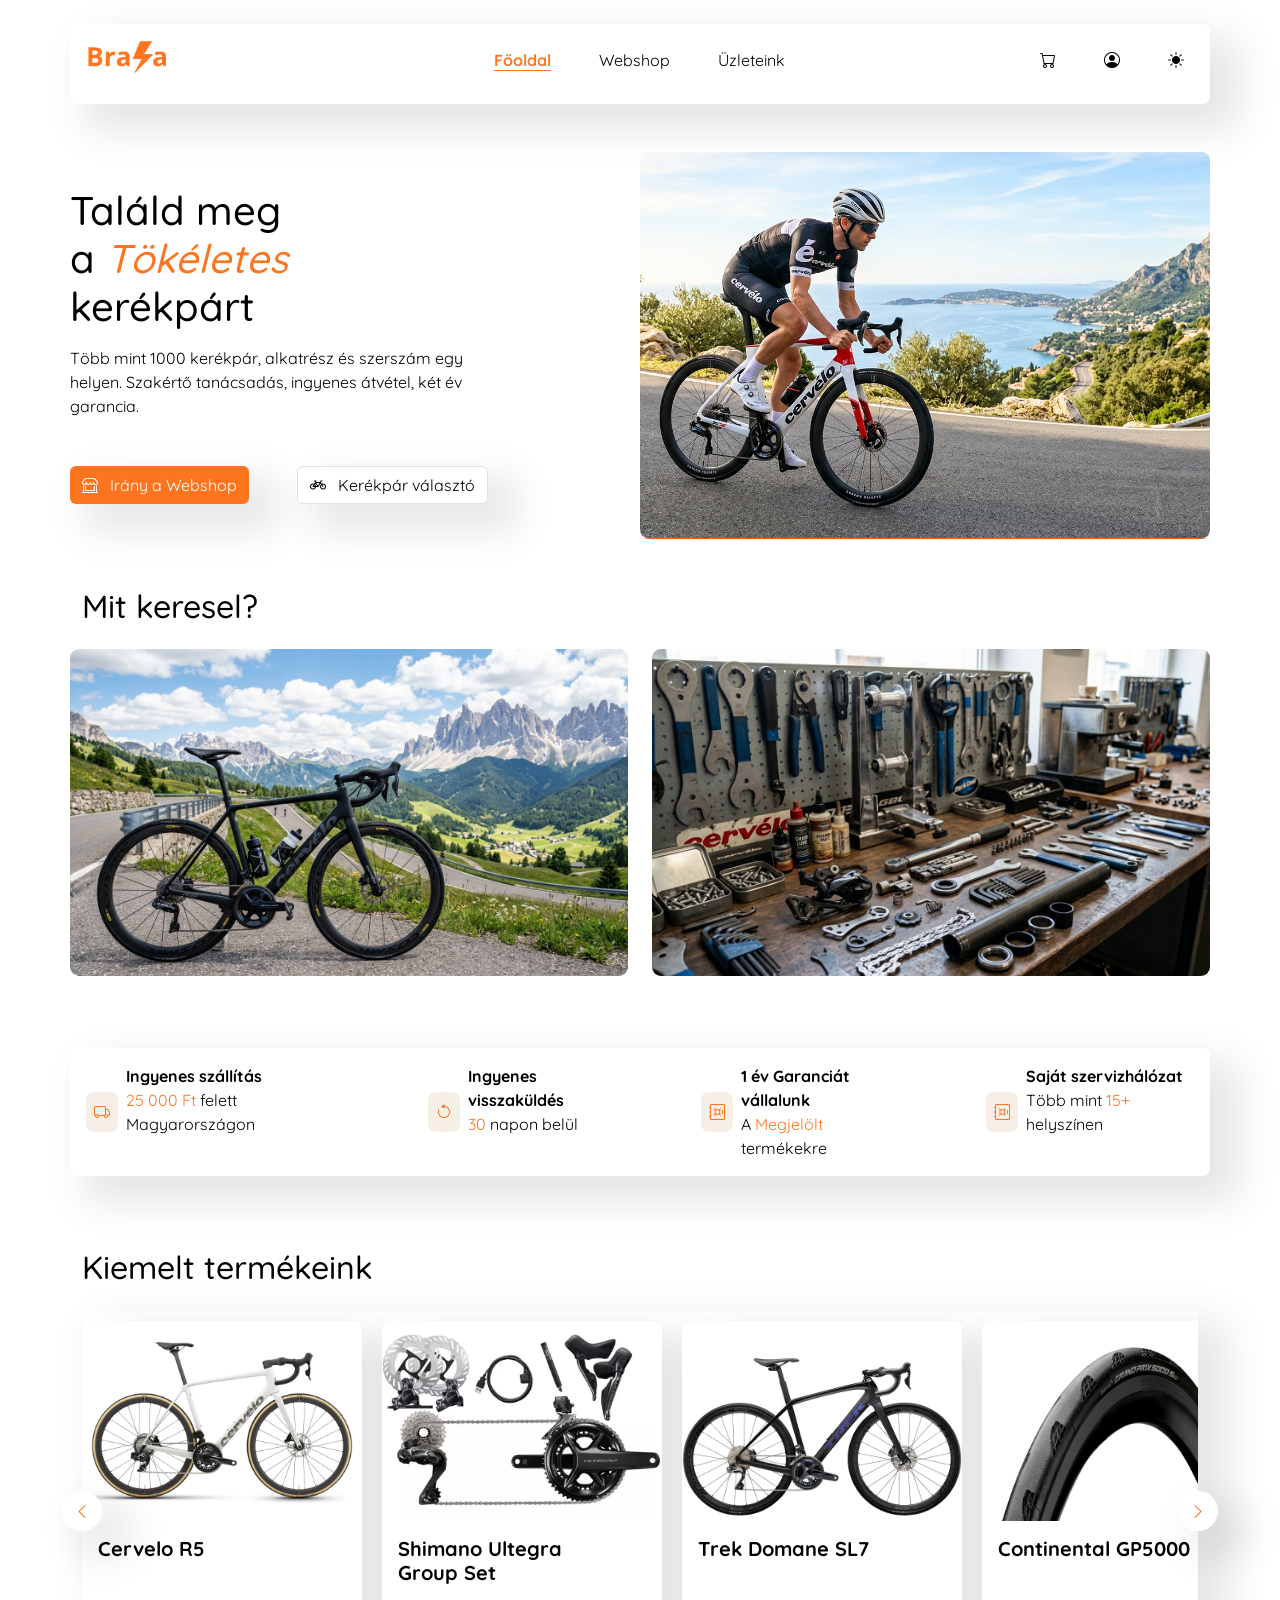
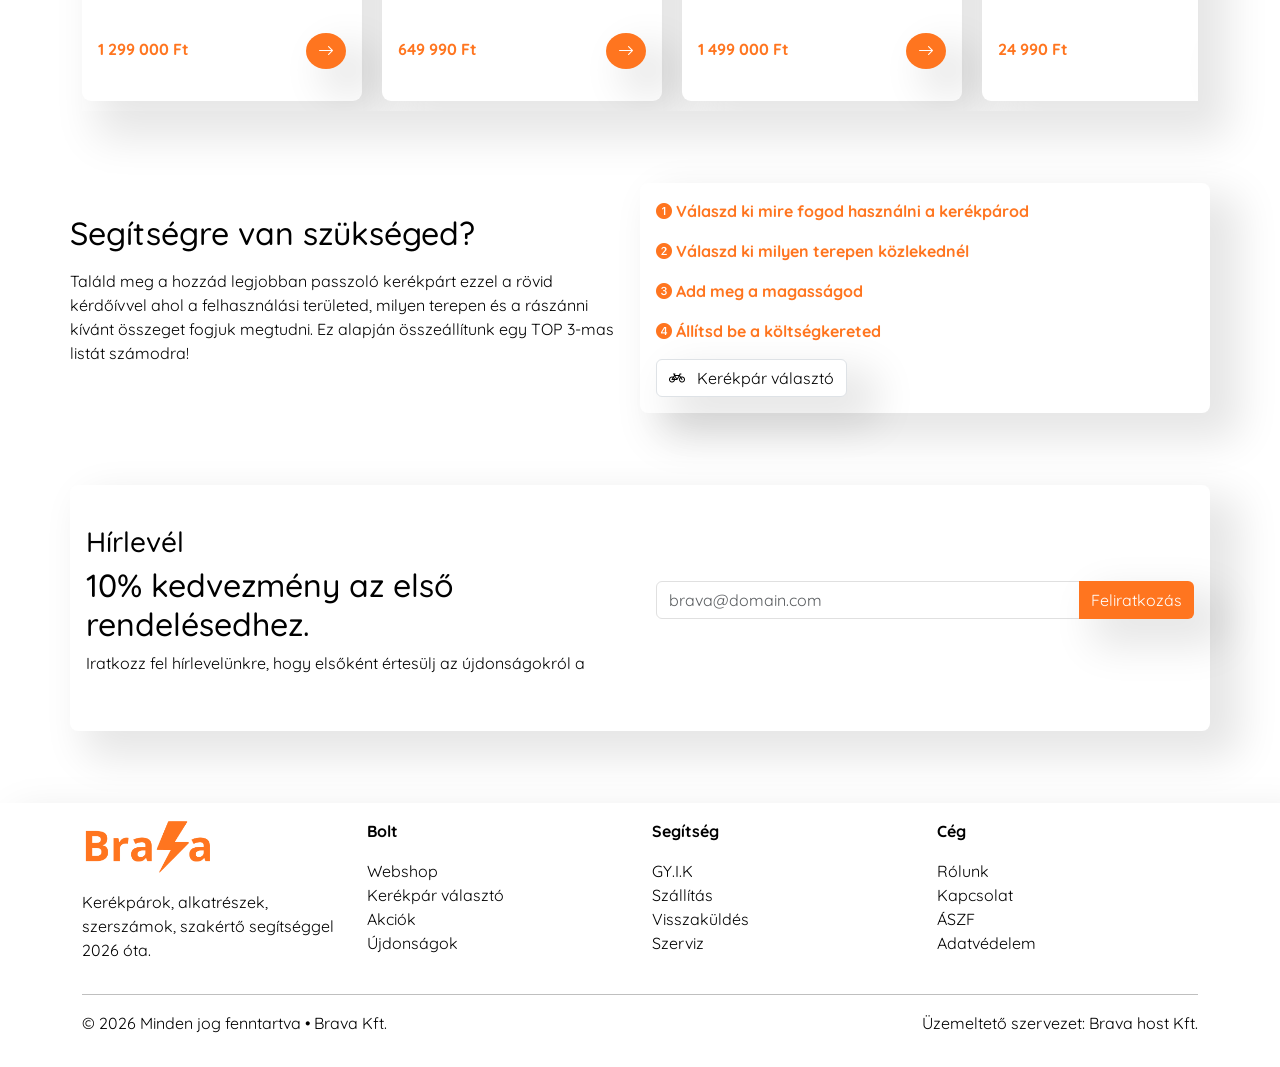
==== index.html @ 27e62295 "80%-ban kész web" ====
<!DOCTYPE html>
<html lang="hu">
<head>
    <meta charset="UTF-8">
    <meta name="viewport" content="width=device-width, initial-scale=1.0">
    <link rel="stylesheet" href="css/bootstrap.min.css">
    <link rel="stylesheet" href="https://cdn.jsdelivr.net/npm/bootstrap-icons@1.13.1/font/bootstrap-icons.min.css">
    <link rel="stylesheet" href="css/style.css">
    <link rel="stylesheet" href="css/mobile.css">
    <title>BraVa - Főoldal</title>
</head>
<body>
    <header>
        <div class="nav m-4">
            <div class="container p-3 rounded-3">
                <div class="row">
                    <div class="col-lg-2">
                        <a href="index.html" title="BraVa - Főoldal"><img class="w-50" src="assets/img/BraVa.png" alt="BraVa"></a>
                    </div>
                    <div class="col-lg-8">
                        <nav>
                            <ul class="d-flex justify-content-center gap-5 mt-2 list-unstyled">
                                <li><a class="text-decoration-none active" href="index.html" title="Főoldal">Főoldal</a></li>
                                <li><a class="text-decoration-none" href="webshop.html" title="Webshop">Webshop</a></li>
                                <li><a class="text-decoration-none" href="shops.html" title="Üzleteink">Üzleteink</a></li>
                            </ul> 
                        </nav>
                    </div>
                    <div class="col-lg-2">
                        <nav>
                            <ul class="d-flex justify-content-center gap-5 mt-2 list-unstyled">
                                <li><a class="text-decoration-none ikon" href="checkout.html" title="Kosár"><i class="bi bi-cart"></i></a></li>
                                <li><a class="text-decoration-none ikon" href="profile.html" title="Profil"><i class="bi bi-person-circle"></i></a></li>
                                <li><a class="text-decoration-none ikon theme-toggle" href="javascript:void(0)" onclick="toggleTheme()"><i class="bi bi-brightness-high-fill ikon"></i></a></li>
                            </ul>
                        </nav>
                    </div>
                </div>
            </div>
        </div>
    </header>
    <main>
        <section>
            <div class="container py-4">
                <div class="row">
                    <div class="col-lg-6 p-0 my-auto">
                        <h1 class="w-50 mb-3">Találd meg <br>a <span class="nari text-capitalize fst-italic">tökéletes</span> kerékpárt</h1>
                        <p class="w-75">Több mint 1000 kerékpár, alkatrész és szerszám egy helyen. Szakértő tanácsadás, ingyenes átvétel, két év garancia.</p>
                        <div class="d-flex gap-5 mt-5">
                            <button type="button" class="btn i-web"><i class="bi bi-shop-window me-2"></i> Irány a Webshop</button>
                            <button type="button" class="btn nari k-val border"><i class="bi bi-bicycle me-2"></i> Kerékpár választó</button>
                        </div>
                    </div>
                    <div class="col-lg-6 p-0">
                        <div class="carousel slide" data-bs-ride="carousel">
                            <div class="carousel-inner rounded-3">
                                <div class="carousel-item active">
                                <img src="assets/img/vilagos_vagott.png" class="w-100 rounded-3 h-img" alt="Orszaguti-kerekpar-uton" title="Országúti kerékpár">
                                </div>
                                <div class="carousel-item">
                                <img src="assets/img/sotet_vagott.png" class="w-100 rounded-3 h-img" alt="Orszaguti-kerekpar-uton-rossz-ido" title="Országúti kerékpár">
                                </div>
                            </div>
                        </div>
                    </div>
                </div>
            </div>
        </section>

        <section>
            <div class="container py-4 kats">
                <h2 class="mb-4">Mit keresel?</h2>
                <div class="row">
                    <div class="col-lg-6 col-md-6 mb-4 product-card ps-0 rounded-3">
                        <div class="card" data-bs-toggle="tooltip" data-bs-placement="top">
                            <img src="assets/img/cervelo-orszaguti-kerekpar.png" class="card-img-top" alt="Cervelo Országúti kerékpár">
                            <div class="overlay rounded-top-3">
                                <h5 class="nari fw-bold">Nézz szét kerékpárjaink között</h5>
                                <p class="text-white fw-bold">Találd meg a hozzád legjobban passzoló kerékpárt, vagy szemeld ki álombringád és akár vidd <span class="nari">0% THM</span>-mel!</p>
                                <a class="text-decoration-none go fw-bold" href="webshop.html">Gyerünk <i class="bi bi-arrow-right"></i></a>
                            </div>
                        </div>
                    </div>
                    <div class="col-lg-6 col-md-6 mb-4 product-card pe-0 rounded-3">
                        <div class="card" data-bs-toggle="tooltip" data-bs-placement="top">
                            <img src="assets/img/kerekpar-alkatreszek-szerszamok.png" class="card-img-top" alt="Kerékpár alkatrészek szerszámok">
                            <div class="overlay rounded-top-3">
                                <h5 class="nari fw-bold">Rendeld meg a szereléshez szükséges alkatrészeket</h5>
                                <p class="text-white fw-bold">Nálunk kerékpáros alkatrészek és szerszámok ezreit megtalálod bármit is keresel. Fedezd fel kedvenc Shimano, Sram, DT Swiss, Newmen, Continental, Pirelli és még sok más márka termékeit.</p>
                                <a class="text-decoration-none go fw-bold" href="webshop.html">Megnézem <i class="bi bi-arrow-right"></i></a>
                            </div>
                        </div>
                    </div>
                </div>
            </div>
        </section>
        <section class="info-section">
            <div class="container">
                <div class="row">
                    <div class="col-lg-12 rounded-3 px-0 my-4">
                        <div class="d-flex justify-content-center gap-5">
                            <div class="d-flex gap-2 p-3">
                                <div class="info-icon my-auto p-2 rounded-3"><i class="bi bi-truck nari"></i></div>
                                <div>
                                    <p class="m-0 p-0 fw-bold">Ingyenes szállítás</p>
                                    <span><span class="nari">25 000 Ft</span> felett Magyarországon</span>
                                </div>
                            </div>
                            <div class="d-flex gap-2 p-3">
                                <div class="info-icon my-auto p-2 rounded-3"><i class="bi bi-arrow-counterclockwise nari"></i></div>
                                <div>
                                    <p class="m-0 p-0 fw-bold">Ingyenes visszaküldés</p>
                                    <span><span class="nari">30</span> napon belül</span>
                                </div>
                            </div>
                            <div class="d-flex gap-2 p-3">
                                <div class="info-icon my-auto p-2 rounded-3"><i class="bi bi-safe nari"></i></div>
                                <div>
                                    <p class="m-0 p-0 fw-bold">1 év Garanciát vállalunk</p>
                                    <span>A <span class="nari">Megjelölt</span> termékekre</span>
                                </div>
                            </div>
                            <div class="d-flex gap-2 p-3">
                                <div class="info-icon my-auto p-2 rounded-3"><i class="bi bi-safe nari"></i></div>
                                <div>
                                    <p class="m-0 p-0 fw-bold">Saját szervizhálózat</p>
                                    <span>Több mint <span class="nari">15+</span> helyszínen</span>
                                </div>
                            </div>
                        </div>
                    </div>
                </div>
            </div>
        </section>
        <section>
            <div class="container pt-5">
                <h2 class="mb-4">Kiemelt termékeink</h2>
                <div class="row my-4">
                    <div class="col-12">
                        <div class="carousel-container">
                            <button type="button" class="btn carousel-btn rounded-circle prev" onclick="scrollCarousel(-1)"><i class="bi bi-chevron-left"></i></button>
                            <div class="carousel-scroll">
                                <div class="carousel-card" onclick="goToProduct(1)">
                                <img src="assets/prods/cervelo-r5-permafrost.jpg" alt="Cervelo R5">
                                <div class="card-body p-3">
                                    <h5 class="fw-bold">Cervelo R5</h5>
                                    <div class="d-flex justify-content-between">
                                        <p class="nari fw-bold text-start mt-1">1 299 000 Ft</p>
                                        <p class="text-end"><button type="button" class="btn i-web rounded-circle" onclick="event.stopPropagation(); goToProduct(1)"><i class="bi bi-arrow-right"></i></button></p>
                                    </div>
                                </div>
                            </div>
                            <div class="carousel-card" onclick="goToProduct(2)">
                                <img src="assets/prods/shimano-ultegra-r8170-di2-disc-grs.webp" alt="Shimano Ultegra Group Set">
                                <div class="card-body p-3">
                                    <h5 class="fw-bold">Shimano Ultegra <br> Group Set</h5>
                                    <div class="d-flex justify-content-between">
                                        <p class="nari fw-bold text-start mt-1">649 990 Ft</p>
                                        <p class="text-end"><button type="button" class="btn i-web rounded-circle" onclick="event.stopPropagation(); goToProduct(2)"><i class="bi bi-arrow-right"></i></button></p>
                                    </div>
                                </div>
                            </div>
                            <div class="carousel-card" onclick="goToProduct(3)">
                                <img src="assets/prods/trek-domane-sl7.png" class="bg-white" alt="Trek Domane SL7">
                                <div class="card-body p-3">
                                    <h5 class="fw-bold">Trek Domane SL7</h5>
                                    <div class="d-flex justify-content-between">
                                        <p class="nari fw-bold text-start mt-1">1 499 000 Ft</p>
                                        <p class="text-end"><button type="button" class="btn i-web rounded-circle" onclick="event.stopPropagation(); goToProduct(3)"><i class="bi bi-arrow-right"></i></button></p>
                                    </div>
                                </div>
                            </div>
                            <div class="carousel-card" onclick="goToProduct(4)">
                                <img src="assets/prods/continental-grand-prix-5000.webp" alt="Continental GP5000">
                                <div class="card-body p-3">
                                    <h5 class="fw-bold">Continental GP5000</h5>
                                    <div class="d-flex justify-content-between">
                                        <p class="nari fw-bold text-start mt-1">24 990 Ft</p>
                                        <p class="text-end"><button type="button" class="btn i-web rounded-circle" onclick="event.stopPropagation(); goToProduct(4)"><i class="bi bi-arrow-right"></i></button></p>
                                    </div>
                                </div>
                            </div>
                            <div class="carousel-card" onclick="goToProduct(5)">
                                <img src="assets/prods/specialized-tarmac.webp" alt="Specialized Tarmac">
                                <div class="card-body p-3">
                                    <h5 class="fw-bold">Specialized Tarmac</h5>
                                    <div class="d-flex justify-content-between">
                                        <p class="nari fw-bold text-start mt-1">1 199 000 Ft</p>
                                        <p class="text-end"><button type="button" class="btn i-web rounded-circle" onclick="event.stopPropagation(); goToProduct(5)"><i class="bi bi-arrow-right"></i></button></p>
                                    </div>
                                </div>
                            </div>
                            <div class="carousel-card" onclick="goToProduct(6)">
                                <img src="assets/prods/van-rysel-rcr-f.jpg" alt="Van Rysel RCR-F PRO">
                                <div class="card-body p-3">
                                    <h5 class="fw-bold">Van Rysel RCR-F PRO</h5>
                                    <div class="d-flex justify-content-between">
                                        <p class="nari fw-bold text-start mt-1">1 599 000 Ft</p>
                                        <p class="text-end"><button type="button" class="btn i-web rounded-circle" onclick="event.stopPropagation(); goToProduct(6)"><i class="bi bi-arrow-right"></i></button></p>
                                    </div>
                                </div>
                            </div>
                            </div>
                            <button type="button" class="btn carousel-btn rounded-circle next" onclick="scrollCarousel(1)"><i class="bi bi-chevron-right"></i></button>
                        </div>
                    </div>
                </div>
            </div>
        </section>
        <section class="k-val-sec">
            <div class="container py-4">
                <div class="row my-4">
                    <div class="col-lg-6 p-0 rounded-3 pe-2 my-auto">
                        <h2 class="mb-3">Segítségre van szükséged?</h2>
                        <p>Találd meg a hozzád legjobban passzoló kerékpárt ezzel a rövid kérdőívvel ahol a felhasználási területed, milyen terepen és a rászánni kívánt összeget fogjuk megtudni. Ez alapján összeállítunk egy TOP 3-mas listát számodra!</p>
                    </div>
                    <div class="col-lg-6 rounded-3 px-3">
                        <ul class="list-unstyled">
                            <li class="nari fw-bold my-3"><i class="bi bi-1-circle-fill"></i> Válaszd ki mire fogod használni a kerékpárod</li>
                            <li class="nari fw-bold mb-3"><i class="bi bi-2-circle-fill"></i> Válaszd ki milyen terepen közlekednél</li>
                            <li class="nari fw-bold mb-3"><i class="bi bi-3-circle-fill"></i> Add meg a magasságod</li>
                            <li class="nari fw-bold mb-3"><i class="bi bi-4-circle-fill"></i> Állítsd be a költségkereted</li>
                        </ul>
                        <button type="button" class="btn nari k-val border mb-3"><i class="bi bi-bicycle me-2"></i> Kerékpár választó</button>
                    </div>
                </div>
            </div>
        </section>
        <section class="py-4">
            <div class="container rounded-3 hirlevel">
                <div class="row py-4">
                    <div class="col-lg-6 p-3">
                        <h3>Hírlevél</h3>
                        <h2>10% kedvezmény az első rendelésedhez.</h2>
                        <p>Iratkozz fel hírlevelünkre, hogy elsőként értesülj az újdonságokról a</p>
                    </div>
                    <div class="col-lg-6 p-3 my-auto">
                        <form class="form">
                            <div class="input-group mb-3">
                                <input type="text" class="form-control" placeholder="brava@domain.com" aria-describedby="sub">
                                <button class="btn i-web" type="button" id="sub">Feliratkozás</button>
                            </div>
                        </form>
                    </div>
                </div>
            </div>
        </section>
    </main>
    <div class="pt-4">
    <footer class="py-3 mt-4">
        <div class="container">
            <div class="row">
                <div class="col-lg-3">
                    <p><img class="w-50" src="assets/img/BraVa.png" alt="BraVa logó"></p>
                    <p>Kerékpárok, alkatrészek, szerszámok, szakértő segítséggel 2026 óta.</p>
                </div>
                <div class="col-lg-3 mx-auto">
                    <p class="fw-bold">Bolt</p>
                    <ul class="list-unstyled">
                        <li><a href="webshop.html" title="Webshop" class="text-decoration-none">Webshop</a></li>
                        <li><a href="kerekpar-valaszto.html" title="Kerékpár választó" class="text-decoration-none">Kerékpár választó</a></li>
                        <li><a href="webshop.html" title="Akciók" class="text-decoration-none">Akciók</a></li>
                        <li><a href="webshop.html" title="Újdonságok" class="text-decoration-none">Újdonságok</a></li>
                    </ul>
                </div>
                <div class="col-lg-3 mx-auto">
                    <p class="fw-bold">Segítség</p>
                    <ul class="list-unstyled">
                        <li><a href="index.html" title="GY.I.K" class="text-decoration-none">GY.I.K</a></li>
                        <li><a href="index.html" title="Szállítás" class="text-decoration-none">Szállítás</a></li>
                        <li><a href="index.html" title="Visszaküldés" class="text-decoration-none">Visszaküldés</a></li>
                        <li><a href="index.html" title="Újdonságok" class="text-decoration-none">Szerviz</a></li>
                    </ul>
                </div>
                <div class="col-lg-3 mx-auto">
                    <p class="fw-bold">Cég</p>
                    <ul class="list-unstyled">
                        <li><a href="index.html" title="Rólunk" class="text-decoration-none">Rólunk</a></li>
                        <li><a href="index.html" title="Kapcsolat" class="text-decoration-none">Kapcsolat</a></li>
                        <li><a href="index.html" title="ÁSZF" class="text-decoration-none">ÁSZF</a></li>
                        <li><a href="index.html" title="Adatvédelem" class="text-decoration-none">Adatvédelem</a></li>
                    </ul>
                </div>
            </div>
            <hr>
            <div class="row">
                <div class="col-lg-6">
                    <p>&copy; 2026 Minden jog fenntartva &bull; <a class="text-decoration-none" href="index.html">Brava Kft.</a></p>
                </div>
                <div class="col-lg-6">
                    <p class="text-end">Üzemeltető szervezet: <a class="text-decoration-none" href="index.html">Brava host Kft.</a></p>
                </div>
            </div>
        </div>
    </footer>
    </div>
    <nav class="mobil-navigacio">
<div class="mobile-bottom-nav">
  <div class="mobile-nav-container">
    <div class="mobile-nav-item">
      <a href="index.html" class="mobile-nav-link active" title="Főoldal">
        <i class="bi bi-house"></i>
        <span class="mobile-nav-label">Főoldal</span>
      </a>
    </div>
    <div class="mobile-nav-item p-0">
      <a href="webshop.html" class="mobile-nav-link" title="Webshop">
        <i class="bi bi-shop-window"></i>
        <span class="mobile-nav-label">Webshop</span>
      </a>
    </div>
    <div class="mobile-nav-item">
      <a href="checkout.html" class="mobile-nav-link" title="Kosár">
        <i class="bi bi-cart"></i>
        <span class="mobile-nav-label">Kosár</span>
      </a>
    </div>
    <div class="mobile-nav-item mobile-dropdown">
      <a href="shops.html" class="mobile-nav-link" title="Üzleteink">
        <i class="bi bi-map"></i>
        <span class="mobile-nav-label">Üzleteink</span>
      </a>
    </div>
    <div class="mobile-nav-item">
      <a href="profile.html" class="mobile-nav-link" title="Fiók">
        <i class="bi bi-person-circle"></i>
        <span class="mobile-nav-label">Fiók</span>
      </a>
    </div>
  </div>
</div>
  </nav>
    <script src="js/bootstrap.bundle.min.js"></script>
    <script src="js/jquery-4.0.0.min.js"></script>
    <script src="js/script.js"></script>
</body>
</html>
---- css/style.css ----
@import url('https://fonts.googleapis.com/css2?family=Quicksand:wght@300..700&display=swap');
:root {
    --bg-primary:    #ffffff;
    --bg-secondary:  #f5efe6;
    --text-primary:  #000000;
    --text-secondary:#666666;
    --accent-color:  #ff751f;
    --shadow-color:  rgba(0, 0, 0, 0.1);
    --overlay-bg:    rgba(0, 0, 0, 0.72);
    --border-color:  #e0e0e0;
    --success:       #28a745;
    --error:         #dc3545;   
}
[data-theme="dark"] {
    --bg-primary:    #1a1a1a;
    --bg-secondary:  #2d2d2d;
    --text-primary:  #ffffff;
    --text-secondary:#b0b0b0;
    --accent-color:  #ff751f;
    --shadow-color:  rgba(0, 0, 0, 0.5);
    --overlay-bg:    rgba(0, 0, 0, 0.85);
    --border-color:  #404040;
}
body {
    font-family: "Quicksand", sans-serif;
    font-optical-sizing: auto;
    font-weight: 400;
    background-color: var(--bg-primary);
    color: var(--text-primary);
    transition: background-color 0.3s ease, color 0.3s ease;
}
p, span, h1, h2, h3, h4, h5, h6 {
    color: var(--text-primary);
    transition: color 0.3s ease;
}
.nav .container,button,.h-img,.info-section .col-lg-12,.carousel-card,.carousel-container,.k-val-sec .col-lg-6:last-of-type,.hirlevel,footer, .kapcsolat{
    box-shadow: 22px 19px 40px 8px var(--shadow-color);
}
.nav .container,.carousel-btn,.carousel-card,.k-val,.card,.info-section .col-lg-12,.hirlevel,footer,.k-val-sec .col-lg-6:last-of-type {
    background-color: var(--bg-primary);
    transition: background-color 0.3s ease;
}
header {
    z-index: 1000;
    position: sticky;
    top: 2.6%;
}
.active {
    font-weight: bold;
    border-bottom: 0.5px solid var(--accent-color);
}
ul li a,footer a {
    color: var(--text-primary);
    transition: color 0.3s ease;
}
ul li a,.go {
    border-bottom: 0.5px solid transparent;
    transition: all 0.2s ease-in;
}
.active,ul li a:hover,.nari,.kats a:hover,footer a:hover {
    color: var(--accent-color);
}
ul li a:hover,.go:hover {
    border-color: var(--accent-color);
}
.ikon:hover {
    border-bottom: none;
    border-color: transparent;
}
.i-web,.k-val:hover,.carousel-btn:hover {
    background-color: var(--accent-color);
}
.i-web,.k-val:hover,.kats a,.carousel-btn:hover {
    color: #fff;
}
.k-val {
    color: var(--text-primary);
    transition: all 0.3s ease;
}
.card {
    border-radius: 9px;
    border: none;
    overflow: hidden;
    transition: all 0.3s ease;
}
.card-img-top {
    width: 100%;
    height: 100%;
}
.btn {
    border: none;
}
.product-card .card:hover {
    transform: translateY(-5px);
}
.overlay {
    position: absolute;
    bottom: 0;
    left: 0;
    right: 0;
    padding: 30px;
    transform: translateY(100%);
    transition: opacity 0.3s ease, transform 0.3s ease;
    background-color: var(--overlay-bg);
    border-top-left-radius: 9px;
    border-top-right-radius: 9px;
}
.product-card:hover .overlay {
    transform: translateY(0);
}
.info-icon {
    background-color: var(--bg-secondary);
    transition: background-color 0.3s ease;
}
.carousel-container {
    position: relative;
}
.carousel-scroll {
    display: flex;
    gap: 20px;
    overflow: hidden;
    scroll-behavior: smooth;
    padding: 10px 0;
}
.carousel-card {
    min-width: 280px;
    height: 380px;
    border-radius: 9px;
    position: relative;
    transition: transform 0.3s ease, background-color 0.3s ease;
}
.carousel-card:hover {
    transform: translateY(-5px);
}
.carousel-card img {
    width: 100%;
    height: 200px;
    object-fit: cover;
    border-radius: 9px 9px 0 0;
}
.carousel-card .card-body .d-flex {
    position: absolute;
    bottom: 1rem;
    left: 1rem;
    right: 1rem;
}
.carousel-btn {
    position: absolute;
    top: 50%;
    transform: translateY(-50%);
    width: 40px;
    height: 40px;
    cursor: pointer;
    z-index: 10;
    transition: background-color 0.3s ease;
    color: var(--accent-color);
}
.carousel-btn.prev { left: -20px; }
.carousel-btn.next { right: -20px; }
.form-control {
    background-color: var(--bg-primary);
    color: var(--text-primary);
    border: 1px solid var(--border-color);
    transition: all 0.3s ease;
}
.form-control:focus {
    background-color: var(--bg-primary);
    color: var(--text-primary);
    border-color: var(--accent-color);
    outline: none;
}
.theme-toggle {
    cursor: pointer;
    transition: transform 0.3s ease;
}
.scroll-to-top {
    position: fixed;
    bottom: 30px;
    right: 30px;
    width: 50px;
    height: 50px;
    background-color: var(--accent-color);
    color: #fff;
    border: none;
    border-radius: 50%;
    cursor: pointer;
    opacity: 0;
    visibility: hidden;
    z-index: 999;
    transition: all 0.3s ease;
    box-shadow: 0 4px 15px rgba(255, 117, 31, 0.3);
}
.scroll-to-top i {
    font-size: 1.2rem;
}
.scroll-to-top.show {
    opacity: 1;
    visibility: visible;
}
.scroll-to-top:hover {
    background-color: #e66a1c;
}
.modal-content {
    background-color: var(--bg-primary);
    color: var(--text-primary);
}
.modal-header {
    border-bottom: 1px solid var(--border-color);
}
.modal-footer {
    border-top: 1px solid var(--border-color);
}
---- css/mobile.css ----
.mobil-navigacio {
    display: none;
}
.mobile-logo-container {
    display: none;
    text-align: center;
    padding: 8px 0;
    background-color: var(--bg-primary);
    position: sticky;
    top: 0;
    z-index: 1020;
    box-shadow: 0 2px 10px var(--shadow-color);
}
.mobile-logo img {
    max-height: 40px;
    width: auto;
}
.mobile-bottom-nav {
    position: fixed;
    bottom: 0;
    left: 0;
    width: 100%;
    background-color: var(--bg-primary);
    z-index: 1030;
    box-shadow: 0 -2px 10px var(--shadow-color);
    padding: 8px 0;
    display: none;
}
.mobile-nav-container {
    display: flex;
    justify-content: space-around;
    align-items: center;
    padding: 0 10px;
}
.mobile-nav-item {
    position: relative;
    flex: 1;
    text-align: center;
}
.mobile-nav-link {
    display: flex;
    flex-direction: column;
    align-items: center;
    text-decoration: none;
    color: var(--text-primary);
    padding: 5px 0;
    border-radius: 8px;
    transition: all 0.2s ease;
}
.mobile-nav-link i {
    font-size: 24px;
    margin-bottom: 4px;
}
.mobile-nav-label {
    font-size: 11px;
    font-weight: 500;
}
.mobile-nav-link:hover,
.mobile-nav-link.active {
    color: var(--accent-color);
}
.mobile-nav-link.active i {
    color: var(--accent-color);
}
.mobile-dropdown-menu {
    position: absolute;
    bottom: 100%;
    left: 50%;
    transform: translateX(-50%);
    background-color: var(--bg-primary);
    min-width: 180px;
    box-shadow: 0 -5px 15px var(--shadow-color);
    border-radius: 12px 12px 0 0;
    padding: 10px 0;
    margin-bottom: 10px;
    display: none;
    z-index: 1050;
}
.mobile-dropdown-menu::before {
    content: '';
    position: absolute;
    top: 100%;
    left: 50%;
    transform: translateX(-50%);
    border: 8px solid transparent;
    border-top-color: var(--bg-primary);
}
.mobile-dropdown-item {
    display: block;
    padding: 12px 20px;
    text-decoration: none;
    color: var(--text-primary);
    font-size: 14px;
    transition: all 0.2s ease;
}
.mobile-dropdown-item:hover {
    background-color: var(--bg-secondary);
    color: var(--accent-color);
}
@media (max-width: 991.98px) {
    iframe{
        width: 450px;
        height: 750px;
    }
    html, body {
        max-width: 100%;
    }
    header {
        display: none !important;
    }
    .mobile-logo-container {
        display: block !important;
    }
    .mobil-navigacio {
        display: block !important;
    }
    .mobile-bottom-nav {
        position: fixed !important;
        bottom: 0 !important;
        left: 0 !important;
        width: 100vw !important;
        display: block !important;
    }
    body {
        padding-bottom: 70px;
    }
}
@media (max-width: 767.98px) {
    .info-section .d-flex.justify-content-center.gap-5 {
        flex-wrap: wrap;
        gap: 0 !important;
    }
    .info-section .d-flex.gap-2.p-3 {
        width: 50%;
        box-sizing: border-box;
    }
    .carousel-card {
        min-width: 220px;
    }
}
@media (min-width: 992px) {
    .mobil-navigacio,
    .mobile-logo-container,
    .mobile-bottom-nav {
        display: none !important;
    }
}
@media (max-width: 991.98px) {
            .step-label { display: none; }
            .step { min-width: 60px; }
            .cart-panel, .summary-panel { padding: 1.25rem; }
        }
        @media (max-width: 575.98px) {
            .cart-item-img { width: 70px; height: 70px; }
            .step::after { width: calc(100% - 24px); left: calc(50% + 12px); }
        }
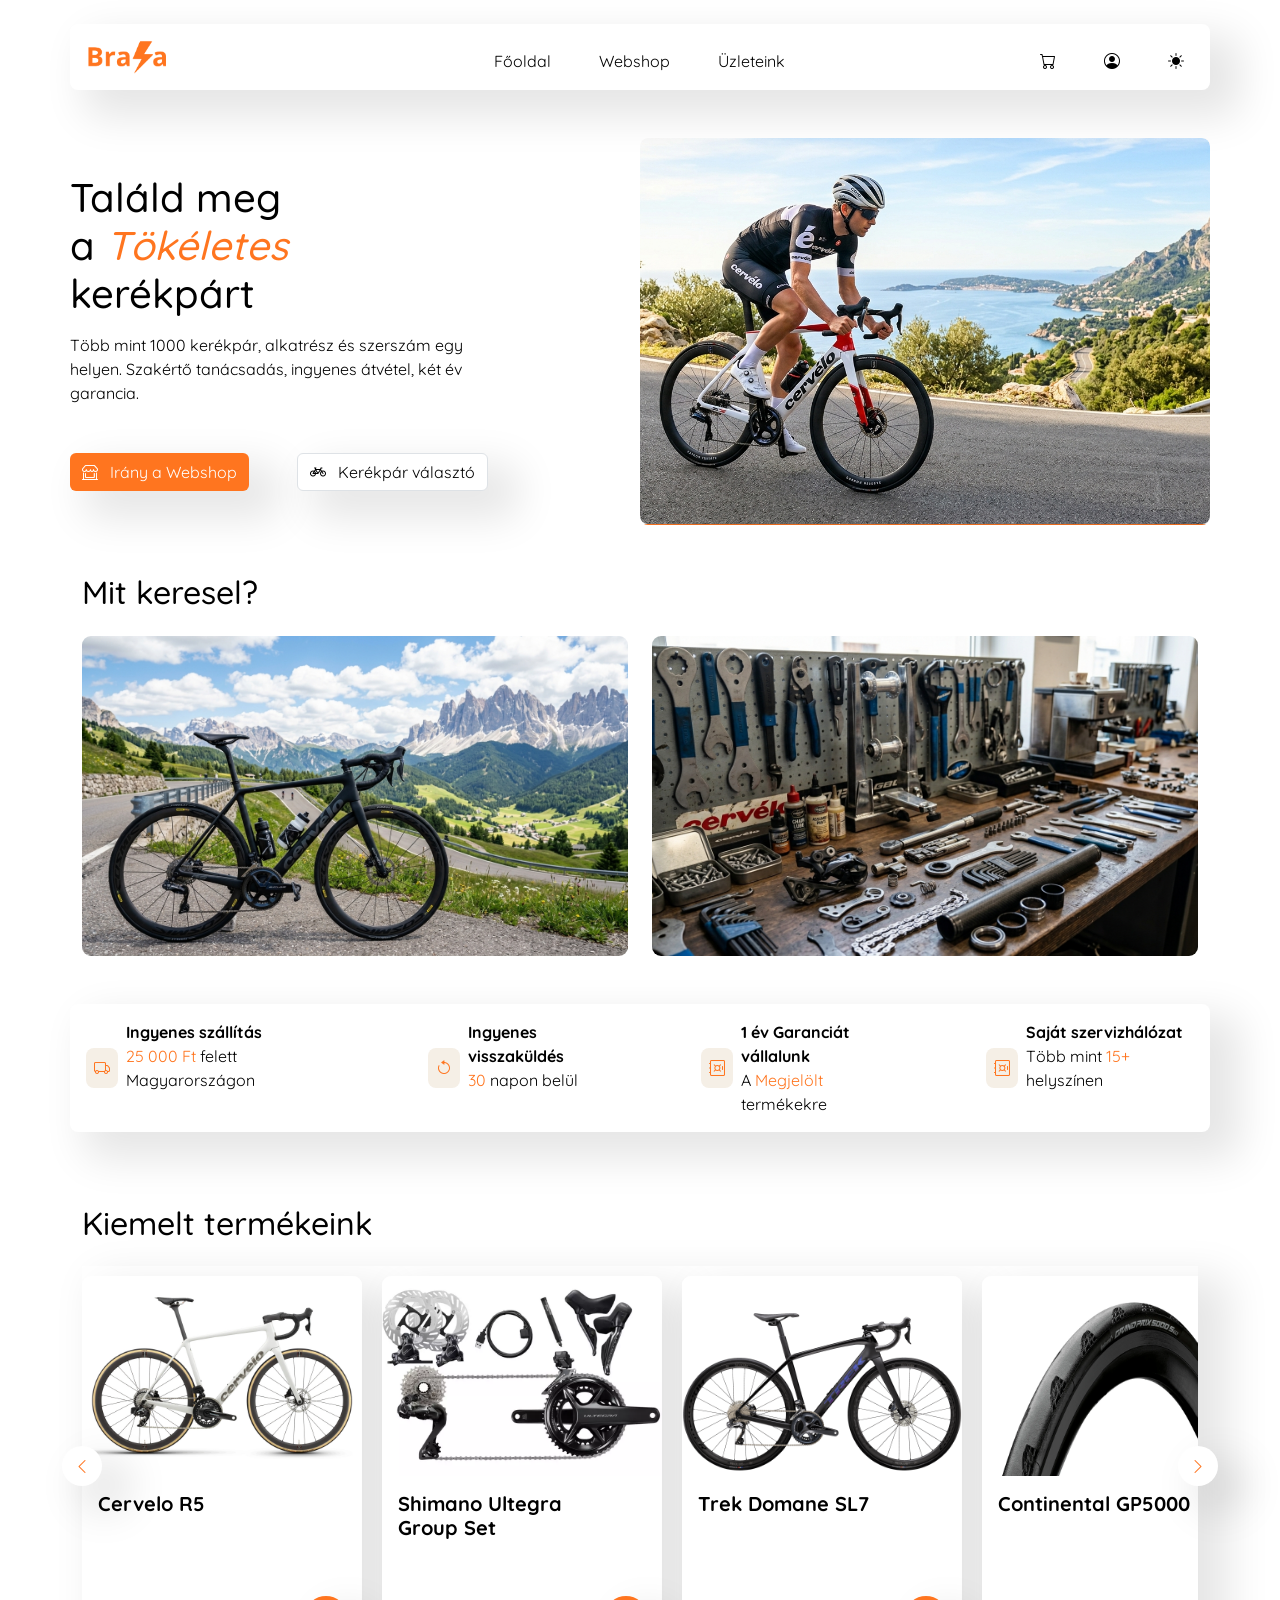
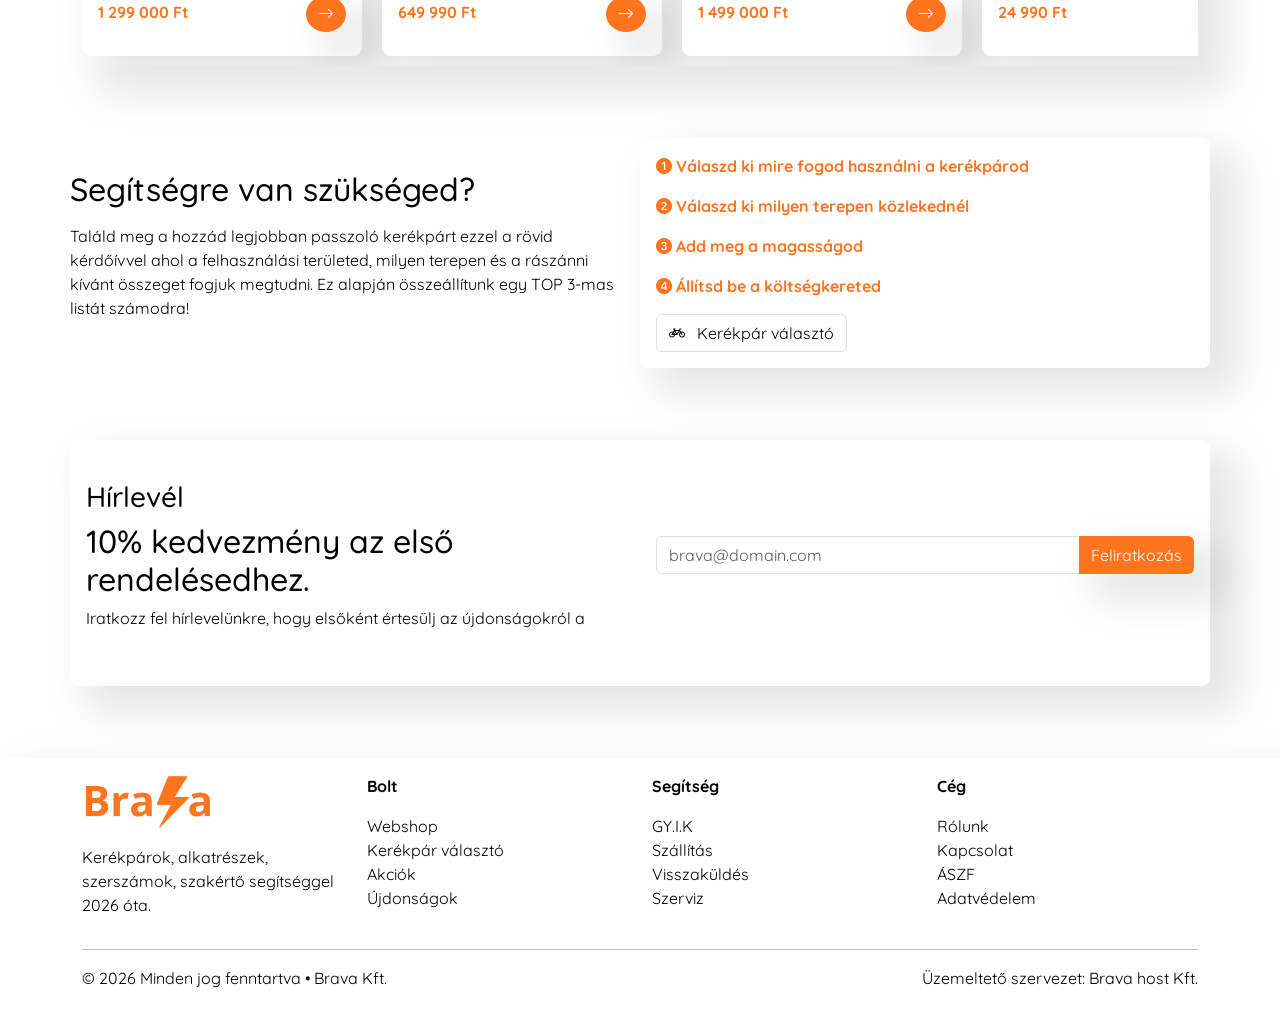
==== commit 37ec5af5: "BraVa Update" ====
--- a/index.html
+++ b/index.html
@@ -1,337 +1,345 @@
-<!DOCTYPE html>
-<html lang="hu">
-<head>
-    <meta charset="UTF-8">
-    <meta name="viewport" content="width=device-width, initial-scale=1.0">
-    <link rel="stylesheet" href="css/bootstrap.min.css">
-    <link rel="stylesheet" href="https://cdn.jsdelivr.net/npm/bootstrap-icons@1.13.1/font/bootstrap-icons.min.css">
-    <link rel="stylesheet" href="css/style.css">
-    <link rel="stylesheet" href="css/mobile.css">
-    <title>BraVa - Főoldal</title>
-</head>
-<body>
-    <header>
-        <div class="nav m-4">
-            <div class="container p-3 rounded-3">
-                <div class="row">
-                    <div class="col-lg-2">
-                        <a href="index.html" title="BraVa - Főoldal"><img class="w-50" src="assets/img/BraVa.png" alt="BraVa"></a>
-                    </div>
-                    <div class="col-lg-8">
-                        <nav>
-                            <ul class="d-flex justify-content-center gap-5 mt-2 list-unstyled">
-                                <li><a class="text-decoration-none active" href="index.html" title="Főoldal">Főoldal</a></li>
-                                <li><a class="text-decoration-none" href="webshop.html" title="Webshop">Webshop</a></li>
-                                <li><a class="text-decoration-none" href="shops.html" title="Üzleteink">Üzleteink</a></li>
-                            </ul> 
-                        </nav>
-                    </div>
-                    <div class="col-lg-2">
-                        <nav>
-                            <ul class="d-flex justify-content-center gap-5 mt-2 list-unstyled">
-                                <li><a class="text-decoration-none ikon" href="checkout.html" title="Kosár"><i class="bi bi-cart"></i></a></li>
-                                <li><a class="text-decoration-none ikon" href="profile.html" title="Profil"><i class="bi bi-person-circle"></i></a></li>
-                                <li><a class="text-decoration-none ikon theme-toggle" href="javascript:void(0)" onclick="toggleTheme()"><i class="bi bi-brightness-high-fill ikon"></i></a></li>
-                            </ul>
-                        </nav>
-                    </div>
-                </div>
-            </div>
-        </div>
-    </header>
-    <main>
-        <section>
-            <div class="container py-4">
-                <div class="row">
-                    <div class="col-lg-6 p-0 my-auto">
-                        <h1 class="w-50 mb-3">Találd meg <br>a <span class="nari text-capitalize fst-italic">tökéletes</span> kerékpárt</h1>
-                        <p class="w-75">Több mint 1000 kerékpár, alkatrész és szerszám egy helyen. Szakértő tanácsadás, ingyenes átvétel, két év garancia.</p>
-                        <div class="d-flex gap-5 mt-5">
-                            <button type="button" class="btn i-web"><i class="bi bi-shop-window me-2"></i> Irány a Webshop</button>
-                            <button type="button" class="btn nari k-val border"><i class="bi bi-bicycle me-2"></i> Kerékpár választó</button>
-                        </div>
-                    </div>
-                    <div class="col-lg-6 p-0">
-                        <div class="carousel slide" data-bs-ride="carousel">
-                            <div class="carousel-inner rounded-3">
-                                <div class="carousel-item active">
-                                <img src="assets/img/vilagos_vagott.png" class="w-100 rounded-3 h-img" alt="Orszaguti-kerekpar-uton" title="Országúti kerékpár">
-                                </div>
-                                <div class="carousel-item">
-                                <img src="assets/img/sotet_vagott.png" class="w-100 rounded-3 h-img" alt="Orszaguti-kerekpar-uton-rossz-ido" title="Országúti kerékpár">
-                                </div>
-                            </div>
-                        </div>
-                    </div>
-                </div>
-            </div>
-        </section>
-
-        <section>
-            <div class="container py-4 kats">
-                <h2 class="mb-4">Mit keresel?</h2>
-                <div class="row">
-                    <div class="col-lg-6 col-md-6 mb-4 product-card ps-0 rounded-3">
-                        <div class="card" data-bs-toggle="tooltip" data-bs-placement="top">
-                            <img src="assets/img/cervelo-orszaguti-kerekpar.png" class="card-img-top" alt="Cervelo Országúti kerékpár">
-                            <div class="overlay rounded-top-3">
-                                <h5 class="nari fw-bold">Nézz szét kerékpárjaink között</h5>
-                                <p class="text-white fw-bold">Találd meg a hozzád legjobban passzoló kerékpárt, vagy szemeld ki álombringád és akár vidd <span class="nari">0% THM</span>-mel!</p>
-                                <a class="text-decoration-none go fw-bold" href="webshop.html">Gyerünk <i class="bi bi-arrow-right"></i></a>
-                            </div>
-                        </div>
-                    </div>
-                    <div class="col-lg-6 col-md-6 mb-4 product-card pe-0 rounded-3">
-                        <div class="card" data-bs-toggle="tooltip" data-bs-placement="top">
-                            <img src="assets/img/kerekpar-alkatreszek-szerszamok.png" class="card-img-top" alt="Kerékpár alkatrészek szerszámok">
-                            <div class="overlay rounded-top-3">
-                                <h5 class="nari fw-bold">Rendeld meg a szereléshez szükséges alkatrészeket</h5>
-                                <p class="text-white fw-bold">Nálunk kerékpáros alkatrészek és szerszámok ezreit megtalálod bármit is keresel. Fedezd fel kedvenc Shimano, Sram, DT Swiss, Newmen, Continental, Pirelli és még sok más márka termékeit.</p>
-                                <a class="text-decoration-none go fw-bold" href="webshop.html">Megnézem <i class="bi bi-arrow-right"></i></a>
-                            </div>
-                        </div>
-                    </div>
-                </div>
-            </div>
-        </section>
-        <section class="info-section">
-            <div class="container">
-                <div class="row">
-                    <div class="col-lg-12 rounded-3 px-0 my-4">
-                        <div class="d-flex justify-content-center gap-5">
-                            <div class="d-flex gap-2 p-3">
-                                <div class="info-icon my-auto p-2 rounded-3"><i class="bi bi-truck nari"></i></div>
-                                <div>
-                                    <p class="m-0 p-0 fw-bold">Ingyenes szállítás</p>
-                                    <span><span class="nari">25 000 Ft</span> felett Magyarországon</span>
-                                </div>
-                            </div>
-                            <div class="d-flex gap-2 p-3">
-                                <div class="info-icon my-auto p-2 rounded-3"><i class="bi bi-arrow-counterclockwise nari"></i></div>
-                                <div>
-                                    <p class="m-0 p-0 fw-bold">Ingyenes visszaküldés</p>
-                                    <span><span class="nari">30</span> napon belül</span>
-                                </div>
-                            </div>
-                            <div class="d-flex gap-2 p-3">
-                                <div class="info-icon my-auto p-2 rounded-3"><i class="bi bi-safe nari"></i></div>
-                                <div>
-                                    <p class="m-0 p-0 fw-bold">1 év Garanciát vállalunk</p>
-                                    <span>A <span class="nari">Megjelölt</span> termékekre</span>
-                                </div>
-                            </div>
-                            <div class="d-flex gap-2 p-3">
-                                <div class="info-icon my-auto p-2 rounded-3"><i class="bi bi-safe nari"></i></div>
-                                <div>
-                                    <p class="m-0 p-0 fw-bold">Saját szervizhálózat</p>
-                                    <span>Több mint <span class="nari">15+</span> helyszínen</span>
-                                </div>
-                            </div>
-                        </div>
-                    </div>
-                </div>
-            </div>
-        </section>
-        <section>
-            <div class="container pt-5">
-                <h2 class="mb-4">Kiemelt termékeink</h2>
-                <div class="row my-4">
-                    <div class="col-12">
-                        <div class="carousel-container">
-                            <button type="button" class="btn carousel-btn rounded-circle prev" onclick="scrollCarousel(-1)"><i class="bi bi-chevron-left"></i></button>
-                            <div class="carousel-scroll">
-                                <div class="carousel-card" onclick="goToProduct(1)">
-                                <img src="assets/prods/cervelo-r5-permafrost.jpg" alt="Cervelo R5">
-                                <div class="card-body p-3">
-                                    <h5 class="fw-bold">Cervelo R5</h5>
-                                    <div class="d-flex justify-content-between">
-                                        <p class="nari fw-bold text-start mt-1">1 299 000 Ft</p>
-                                        <p class="text-end"><button type="button" class="btn i-web rounded-circle" onclick="event.stopPropagation(); goToProduct(1)"><i class="bi bi-arrow-right"></i></button></p>
-                                    </div>
-                                </div>
-                            </div>
-                            <div class="carousel-card" onclick="goToProduct(2)">
-                                <img src="assets/prods/shimano-ultegra-r8170-di2-disc-grs.webp" alt="Shimano Ultegra Group Set">
-                                <div class="card-body p-3">
-                                    <h5 class="fw-bold">Shimano Ultegra <br> Group Set</h5>
-                                    <div class="d-flex justify-content-between">
-                                        <p class="nari fw-bold text-start mt-1">649 990 Ft</p>
-                                        <p class="text-end"><button type="button" class="btn i-web rounded-circle" onclick="event.stopPropagation(); goToProduct(2)"><i class="bi bi-arrow-right"></i></button></p>
-                                    </div>
-                                </div>
-                            </div>
-                            <div class="carousel-card" onclick="goToProduct(3)">
-                                <img src="assets/prods/trek-domane-sl7.png" class="bg-white" alt="Trek Domane SL7">
-                                <div class="card-body p-3">
-                                    <h5 class="fw-bold">Trek Domane SL7</h5>
-                                    <div class="d-flex justify-content-between">
-                                        <p class="nari fw-bold text-start mt-1">1 499 000 Ft</p>
-                                        <p class="text-end"><button type="button" class="btn i-web rounded-circle" onclick="event.stopPropagation(); goToProduct(3)"><i class="bi bi-arrow-right"></i></button></p>
-                                    </div>
-                                </div>
-                            </div>
-                            <div class="carousel-card" onclick="goToProduct(4)">
-                                <img src="assets/prods/continental-grand-prix-5000.webp" alt="Continental GP5000">
-                                <div class="card-body p-3">
-                                    <h5 class="fw-bold">Continental GP5000</h5>
-                                    <div class="d-flex justify-content-between">
-                                        <p class="nari fw-bold text-start mt-1">24 990 Ft</p>
-                                        <p class="text-end"><button type="button" class="btn i-web rounded-circle" onclick="event.stopPropagation(); goToProduct(4)"><i class="bi bi-arrow-right"></i></button></p>
-                                    </div>
-                                </div>
-                            </div>
-                            <div class="carousel-card" onclick="goToProduct(5)">
-                                <img src="assets/prods/specialized-tarmac.webp" alt="Specialized Tarmac">
-                                <div class="card-body p-3">
-                                    <h5 class="fw-bold">Specialized Tarmac</h5>
-                                    <div class="d-flex justify-content-between">
-                                        <p class="nari fw-bold text-start mt-1">1 199 000 Ft</p>
-                                        <p class="text-end"><button type="button" class="btn i-web rounded-circle" onclick="event.stopPropagation(); goToProduct(5)"><i class="bi bi-arrow-right"></i></button></p>
-                                    </div>
-                                </div>
-                            </div>
-                            <div class="carousel-card" onclick="goToProduct(6)">
-                                <img src="assets/prods/van-rysel-rcr-f.jpg" alt="Van Rysel RCR-F PRO">
-                                <div class="card-body p-3">
-                                    <h5 class="fw-bold">Van Rysel RCR-F PRO</h5>
-                                    <div class="d-flex justify-content-between">
-                                        <p class="nari fw-bold text-start mt-1">1 599 000 Ft</p>
-                                        <p class="text-end"><button type="button" class="btn i-web rounded-circle" onclick="event.stopPropagation(); goToProduct(6)"><i class="bi bi-arrow-right"></i></button></p>
-                                    </div>
-                                </div>
-                            </div>
-                            </div>
-                            <button type="button" class="btn carousel-btn rounded-circle next" onclick="scrollCarousel(1)"><i class="bi bi-chevron-right"></i></button>
-                        </div>
-                    </div>
-                </div>
-            </div>
-        </section>
-        <section class="k-val-sec">
-            <div class="container py-4">
-                <div class="row my-4">
-                    <div class="col-lg-6 p-0 rounded-3 pe-2 my-auto">
-                        <h2 class="mb-3">Segítségre van szükséged?</h2>
-                        <p>Találd meg a hozzád legjobban passzoló kerékpárt ezzel a rövid kérdőívvel ahol a felhasználási területed, milyen terepen és a rászánni kívánt összeget fogjuk megtudni. Ez alapján összeállítunk egy TOP 3-mas listát számodra!</p>
-                    </div>
-                    <div class="col-lg-6 rounded-3 px-3">
-                        <ul class="list-unstyled">
-                            <li class="nari fw-bold my-3"><i class="bi bi-1-circle-fill"></i> Válaszd ki mire fogod használni a kerékpárod</li>
-                            <li class="nari fw-bold mb-3"><i class="bi bi-2-circle-fill"></i> Válaszd ki milyen terepen közlekednél</li>
-                            <li class="nari fw-bold mb-3"><i class="bi bi-3-circle-fill"></i> Add meg a magasságod</li>
-                            <li class="nari fw-bold mb-3"><i class="bi bi-4-circle-fill"></i> Állítsd be a költségkereted</li>
-                        </ul>
-                        <button type="button" class="btn nari k-val border mb-3"><i class="bi bi-bicycle me-2"></i> Kerékpár választó</button>
-                    </div>
-                </div>
-            </div>
-        </section>
-        <section class="py-4">
-            <div class="container rounded-3 hirlevel">
-                <div class="row py-4">
-                    <div class="col-lg-6 p-3">
-                        <h3>Hírlevél</h3>
-                        <h2>10% kedvezmény az első rendelésedhez.</h2>
-                        <p>Iratkozz fel hírlevelünkre, hogy elsőként értesülj az újdonságokról a</p>
-                    </div>
-                    <div class="col-lg-6 p-3 my-auto">
-                        <form class="form">
-                            <div class="input-group mb-3">
-                                <input type="text" class="form-control" placeholder="brava@domain.com" aria-describedby="sub">
-                                <button class="btn i-web" type="button" id="sub">Feliratkozás</button>
-                            </div>
-                        </form>
-                    </div>
-                </div>
-            </div>
-        </section>
-    </main>
-    <div class="pt-4">
-    <footer class="py-3 mt-4">
-        <div class="container">
-            <div class="row">
-                <div class="col-lg-3">
-                    <p><img class="w-50" src="assets/img/BraVa.png" alt="BraVa logó"></p>
-                    <p>Kerékpárok, alkatrészek, szerszámok, szakértő segítséggel 2026 óta.</p>
-                </div>
-                <div class="col-lg-3 mx-auto">
-                    <p class="fw-bold">Bolt</p>
-                    <ul class="list-unstyled">
-                        <li><a href="webshop.html" title="Webshop" class="text-decoration-none">Webshop</a></li>
-                        <li><a href="kerekpar-valaszto.html" title="Kerékpár választó" class="text-decoration-none">Kerékpár választó</a></li>
-                        <li><a href="webshop.html" title="Akciók" class="text-decoration-none">Akciók</a></li>
-                        <li><a href="webshop.html" title="Újdonságok" class="text-decoration-none">Újdonságok</a></li>
-                    </ul>
-                </div>
-                <div class="col-lg-3 mx-auto">
-                    <p class="fw-bold">Segítség</p>
-                    <ul class="list-unstyled">
-                        <li><a href="index.html" title="GY.I.K" class="text-decoration-none">GY.I.K</a></li>
-                        <li><a href="index.html" title="Szállítás" class="text-decoration-none">Szállítás</a></li>
-                        <li><a href="index.html" title="Visszaküldés" class="text-decoration-none">Visszaküldés</a></li>
-                        <li><a href="index.html" title="Újdonságok" class="text-decoration-none">Szerviz</a></li>
-                    </ul>
-                </div>
-                <div class="col-lg-3 mx-auto">
-                    <p class="fw-bold">Cég</p>
-                    <ul class="list-unstyled">
-                        <li><a href="index.html" title="Rólunk" class="text-decoration-none">Rólunk</a></li>
-                        <li><a href="index.html" title="Kapcsolat" class="text-decoration-none">Kapcsolat</a></li>
-                        <li><a href="index.html" title="ÁSZF" class="text-decoration-none">ÁSZF</a></li>
-                        <li><a href="index.html" title="Adatvédelem" class="text-decoration-none">Adatvédelem</a></li>
-                    </ul>
-                </div>
-            </div>
-            <hr>
-            <div class="row">
-                <div class="col-lg-6">
-                    <p>&copy; 2026 Minden jog fenntartva &bull; <a class="text-decoration-none" href="index.html">Brava Kft.</a></p>
-                </div>
-                <div class="col-lg-6">
-                    <p class="text-end">Üzemeltető szervezet: <a class="text-decoration-none" href="index.html">Brava host Kft.</a></p>
-                </div>
-            </div>
-        </div>
-    </footer>
-    </div>
-    <nav class="mobil-navigacio">
-<div class="mobile-bottom-nav">
-  <div class="mobile-nav-container">
-    <div class="mobile-nav-item">
-      <a href="index.html" class="mobile-nav-link active" title="Főoldal">
-        <i class="bi bi-house"></i>
-        <span class="mobile-nav-label">Főoldal</span>
-      </a>
-    </div>
-    <div class="mobile-nav-item p-0">
-      <a href="webshop.html" class="mobile-nav-link" title="Webshop">
-        <i class="bi bi-shop-window"></i>
-        <span class="mobile-nav-label">Webshop</span>
-      </a>
-    </div>
-    <div class="mobile-nav-item">
-      <a href="checkout.html" class="mobile-nav-link" title="Kosár">
-        <i class="bi bi-cart"></i>
-        <span class="mobile-nav-label">Kosár</span>
-      </a>
-    </div>
-    <div class="mobile-nav-item mobile-dropdown">
-      <a href="shops.html" class="mobile-nav-link" title="Üzleteink">
-        <i class="bi bi-map"></i>
-        <span class="mobile-nav-label">Üzleteink</span>
-      </a>
-    </div>
-    <div class="mobile-nav-item">
-      <a href="profile.html" class="mobile-nav-link" title="Fiók">
-        <i class="bi bi-person-circle"></i>
-        <span class="mobile-nav-label">Fiók</span>
-      </a>
-    </div>
-  </div>
-</div>
-  </nav>
-    <script src="js/bootstrap.bundle.min.js"></script>
-    <script src="js/jquery-4.0.0.min.js"></script>
-    <script src="js/script.js"></script>
-</body>
-</html>+<!DOCTYPE html>
+<html lang="hu">
+<head>
+    <meta charset="UTF-8">
+    <meta name="viewport" content="width=device-width, initial-scale=1.0">
+    <link rel="stylesheet" href="css/bootstrap.min.css">
+    <link rel="stylesheet" href="https://cdn.jsdelivr.net/npm/bootstrap-icons@1.13.1/font/bootstrap-icons.min.css">
+    <link rel="stylesheet" href="css/style.css">
+    <link rel="stylesheet" href="css/home.css">
+    <link rel="stylesheet" href="css/mobile.css">
+    <title>BraVa - Főoldal</title>
+</head>
+<body>
+    <header>
+        <div class="nav m-4">
+            <div class="container p-3 rounded-3">
+                <div class="row align-items-center">
+                    <div class="col-lg-2">
+                        <a href="index.html" title="BraVa - Főoldal"><img class="w-50" src="assets/img/BraVa.png" alt="BraVa"></a>
+                    </div>
+                    <div class="col-lg-8">
+                        <nav>
+                            <ul class="d-flex justify-content-center gap-5 mt-2 list-unstyled mb-0">
+                                <li><a class="text-decoration-none aktiv" href="index.html" title="Főoldal">Főoldal</a></li>
+                                <li><a class="text-decoration-none" href="webshop.html" title="Webshop">Webshop</a></li>
+                                <li><a class="text-decoration-none" href="shops.html" title="Üzleteink">Üzleteink</a></li>
+                            </ul>
+                        </nav>
+                    </div>
+                    <div class="col-lg-2">
+                        <nav>
+                            <ul class="d-flex justify-content-center gap-5 mt-2 list-unstyled mb-0">
+                                <li><a class="text-decoration-none ikon" href="checkout.html" title="Kosár"><i class="bi bi-cart"></i></a></li>
+                                <li><a class="text-decoration-none ikon" href="profile.html" title="Profil"><i class="bi bi-person-circle"></i></a></li>
+                                <li><a class="text-decoration-none ikon theme-toggle" href="javascript:void(0)" onclick="toggleTheme()"><i class="bi bi-brightness-high-fill ikon"></i></a></li>
+                            </ul>
+                        </nav>
+                    </div>
+                </div>
+            </div>
+        </div>
+    </header>
+    <main>
+        <section>
+            <div class="container py-4">
+                <div class="row">
+                    <div class="col-lg-6 p-0 my-auto">
+                        <h1 class="w-50 mb-3">Találd meg <br>a <span class="nari text-capitalize fst-italic">tökéletes</span> kerékpárt</h1>
+                        <p class="w-75">Több mint 1000 kerékpár, alkatrész és szerszám egy helyen. Szakértő tanácsadás, ingyenes átvétel, két év garancia.</p>
+                        <div class="d-flex gap-5 mt-5">
+                            <button type="button" class="btn i-web"><i class="bi bi-shop-window me-2"></i> Irány a Webshop</button>
+                            <button type="button" class="btn nari k-val border"><i class="bi bi-bicycle me-2"></i> Kerékpár választó</button>
+                        </div>
+                    </div>
+                    <div class="col-lg-6 p-0">
+                        <div class="carousel slide" data-bs-ride="carousel">
+                            <div class="carousel-inner rounded-3">
+                                <div class="carousel-item active">
+                                    <img src="assets/img/vilagos_vagott.png" class="w-100 rounded-3 h-img" alt="Orszaguti-kerekpar-uton" title="Országúti kerékpár">
+                                </div>
+                                <div class="carousel-item">
+                                    <img src="assets/img/sotet_vagott.png" class="w-100 rounded-3 h-img" alt="Orszaguti-kerekpar-uton-rossz-ido" title="Országúti kerékpár">
+                                </div>
+                            </div>
+                        </div>
+                    </div>
+                </div>
+            </div>
+        </section>
+
+        <section>
+            <div class="container py-4 kats">
+                <h2 class="mb-4">Mit keresel?</h2>
+                <div class="row g-4">
+                    <div class="col-lg-6 col-md-6 product-card rounded-3">
+                        <div class="card" data-bs-toggle="tooltip" data-bs-placement="top">
+                            <img src="assets/img/cervelo-orszaguti-kerekpar.png" class="card-img-top" alt="Cervelo Országúti kerékpár">
+                            <div class="overlay rounded-top-3">
+                                <h5 class="nari fw-bold">Nézz szét kerékpárjaink között</h5>
+                                <p class="text-white fw-bold">Találd meg a hozzád legjobban passzoló kerékpárt, vagy szemeld ki álombringád és akár vidd <span class="nari">0% THM</span>-mel!</p>
+                                <a class="text-decoration-none go fw-bold" href="webshop.html">Gyerünk <i class="bi bi-arrow-right"></i></a>
+                            </div>
+                        </div>
+                    </div>
+                    <div class="col-lg-6 col-md-6 product-card rounded-3">
+                        <div class="card" data-bs-toggle="tooltip" data-bs-placement="top">
+                            <img src="assets/img/kerekpar-alkatreszek-szerszamok.png" class="card-img-top" alt="Kerékpár alkatrészek szerszámok">
+                            <div class="overlay rounded-top-3">
+                                <h5 class="nari fw-bold">Rendeld meg a szereléshez szükséges alkatrészeket</h5>
+                                <p class="text-white fw-bold">Nálunk kerékpáros alkatrészek és szerszámok ezreit megtalálod bármit is keresel. Fedezd fel kedvenc Shimano, Sram, DT Swiss, Newmen, Continental, Pirelli és még sok más márka termékeit.</p>
+                                <a class="text-decoration-none go fw-bold" href="webshop.html">Megnézem <i class="bi bi-arrow-right"></i></a>
+                            </div>
+                        </div>
+                    </div>
+                </div>
+            </div>
+        </section>
+
+        <section class="info-section">
+            <div class="container">
+                <div class="row">
+                    <div class="col-lg-12 rounded-3 px-0 my-4">
+                        <div class="d-flex justify-content-center gap-5">
+                            <div class="d-flex gap-2 p-3">
+                                <div class="info-icon my-auto p-2 rounded-3"><i class="bi bi-truck nari"></i></div>
+                                <div>
+                                    <p class="m-0 p-0 fw-bold">Ingyenes szállítás</p>
+                                    <span><span class="nari">25 000 Ft</span> felett Magyarországon</span>
+                                </div>
+                            </div>
+                            <div class="d-flex gap-2 p-3">
+                                <div class="info-icon my-auto p-2 rounded-3"><i class="bi bi-arrow-counterclockwise nari"></i></div>
+                                <div>
+                                    <p class="m-0 p-0 fw-bold">Ingyenes visszaküldés</p>
+                                    <span><span class="nari">30</span> napon belül</span>
+                                </div>
+                            </div>
+                            <div class="d-flex gap-2 p-3">
+                                <div class="info-icon my-auto p-2 rounded-3"><i class="bi bi-safe nari"></i></div>
+                                <div>
+                                    <p class="m-0 p-0 fw-bold">1 év Garanciát vállalunk</p>
+                                    <span>A <span class="nari">Megjelölt</span> termékekre</span>
+                                </div>
+                            </div>
+                            <div class="d-flex gap-2 p-3">
+                                <div class="info-icon my-auto p-2 rounded-3"><i class="bi bi-safe nari"></i></div>
+                                <div>
+                                    <p class="m-0 p-0 fw-bold">Saját szervizhálózat</p>
+                                    <span>Több mint <span class="nari">15+</span> helyszínen</span>
+                                </div>
+                            </div>
+                        </div>
+                    </div>
+                </div>
+            </div>
+        </section>
+
+        <section>
+            <div class="container pt-5">
+                <h2 class="mb-4">Kiemelt termékeink</h2>
+                <div class="row my-4">
+                    <div class="col-12">
+                        <div class="carousel-container">
+                            <button type="button" class="btn carousel-btn rounded-circle prev" onclick="scrollCarousel(-1)"><i class="bi bi-chevron-left"></i></button>
+                            <div class="carousel-scroll">
+                                <div class="carousel-card" onclick="goToProduct(1)">
+                                    <img src="assets/prods/cervelo-r5-permafrost.jpg" alt="Cervelo R5">
+                                    <div class="card-body p-3">
+                                        <h5 class="fw-bold">Cervelo R5</h5>
+                                        <div class="d-flex justify-content-between">
+                                            <p class="nari fw-bold text-start mt-1">1 299 000 Ft</p>
+                                            <p class="text-end mb-0"><button type="button" class="btn i-web rounded-circle" onclick="event.stopPropagation(); goToProduct(1)"><i class="bi bi-arrow-right"></i></button></p>
+                                        </div>
+                                    </div>
+                                </div>
+                                <div class="carousel-card" onclick="goToProduct(2)">
+                                    <img src="assets/prods/shimano-ultegra-r8170-di2-disc-grs.webp" alt="Shimano Ultegra Group Set">
+                                    <div class="card-body p-3">
+                                        <h5 class="fw-bold">Shimano Ultegra <br> Group Set</h5>
+                                        <div class="d-flex justify-content-between">
+                                            <p class="nari fw-bold text-start mt-1">649 990 Ft</p>
+                                            <p class="text-end mb-0"><button type="button" class="btn i-web rounded-circle" onclick="event.stopPropagation(); goToProduct(2)"><i class="bi bi-arrow-right"></i></button></p>
+                                        </div>
+                                    </div>
+                                </div>
+                                <div class="carousel-card" onclick="goToProduct(3)">
+                                    <img src="assets/prods/trek-domane-sl7.png" class="bg-white" alt="Trek Domane SL7">
+                                    <div class="card-body p-3">
+                                        <h5 class="fw-bold">Trek Domane SL7</h5>
+                                        <div class="d-flex justify-content-between">
+                                            <p class="nari fw-bold text-start mt-1">1 499 000 Ft</p>
+                                            <p class="text-end mb-0"><button type="button" class="btn i-web rounded-circle" onclick="event.stopPropagation(); goToProduct(3)"><i class="bi bi-arrow-right"></i></button></p>
+                                        </div>
+                                    </div>
+                                </div>
+                                <div class="carousel-card" onclick="goToProduct(4)">
+                                    <img src="assets/prods/continental-grand-prix-5000.webp" alt="Continental GP5000">
+                                    <div class="card-body p-3">
+                                        <h5 class="fw-bold">Continental GP5000</h5>
+                                        <div class="d-flex justify-content-between">
+                                            <p class="nari fw-bold text-start mt-1">24 990 Ft</p>
+                                            <p class="text-end mb-0"><button type="button" class="btn i-web rounded-circle" onclick="event.stopPropagation(); goToProduct(4)"><i class="bi bi-arrow-right"></i></button></p>
+                                        </div>
+                                    </div>
+                                </div>
+                                <div class="carousel-card" onclick="goToProduct(5)">
+                                    <img src="assets/prods/specialized-tarmac.webp" alt="Specialized Tarmac">
+                                    <div class="card-body p-3">
+                                        <h5 class="fw-bold">Specialized Tarmac</h5>
+                                        <div class="d-flex justify-content-between">
+                                            <p class="nari fw-bold text-start mt-1">1 199 000 Ft</p>
+                                            <p class="text-end mb-0"><button type="button" class="btn i-web rounded-circle" onclick="event.stopPropagation(); goToProduct(5)"><i class="bi bi-arrow-right"></i></button></p>
+                                        </div>
+                                    </div>
+                                </div>
+                                <div class="carousel-card" onclick="goToProduct(6)">
+                                    <img src="assets/prods/van-rysel-rcr-f.jpg" alt="Van Rysel RCR-F PRO">
+                                    <div class="card-body p-3">
+                                        <h5 class="fw-bold">Van Rysel RCR-F PRO</h5>
+                                        <div class="d-flex justify-content-between">
+                                            <p class="nari fw-bold text-start mt-1">1 599 000 Ft</p>
+                                            <p class="text-end mb-0"><button type="button" class="btn i-web rounded-circle" onclick="event.stopPropagation(); goToProduct(6)"><i class="bi bi-arrow-right"></i></button></p>
+                                        </div>
+                                    </div>
+                                </div>
+                            </div>
+                            <button type="button" class="btn carousel-btn rounded-circle next" onclick="scrollCarousel(1)"><i class="bi bi-chevron-right"></i></button>
+                        </div>
+                    </div>
+                </div>
+            </div>
+        </section>
+
+        <section class="k-val-sec">
+            <div class="container py-4">
+                <div class="row my-4">
+                    <div class="col-lg-6 p-0 pe-2 my-auto">
+                        <h2 class="mb-3">Segítségre van szükséged?</h2>
+                        <p>Találd meg a hozzád legjobban passzoló kerékpárt ezzel a rövid kérdőívvel ahol a felhasználási területed, milyen terepen és a rászánni kívánt összeget fogjuk megtudni. Ez alapján összeállítunk egy TOP 3-mas listát számodra!</p>
+                    </div>
+                    <div class="col-lg-6 rounded-3 px-3">
+                        <ul class="list-unstyled">
+                            <li class="nari fw-bold my-3"><i class="bi bi-1-circle-fill"></i> Válaszd ki mire fogod használni a kerékpárod</li>
+                            <li class="nari fw-bold mb-3"><i class="bi bi-2-circle-fill"></i> Válaszd ki milyen terepen közlekednél</li>
+                            <li class="nari fw-bold mb-3"><i class="bi bi-3-circle-fill"></i> Add meg a magasságod</li>
+                            <li class="nari fw-bold mb-3"><i class="bi bi-4-circle-fill"></i> Állítsd be a költségkereted</li>
+                        </ul>
+                        <a href="kerekpar-valaszto.html" class="btn nari k-val border mb-3 text-decoration-none"><i class="bi bi-bicycle me-2"></i> Kerékpár választó</a>
+                    </div>
+                </div>
+            </div>
+        </section>
+
+        <section class="py-4">
+            <div class="container rounded-3 hirlevel">
+                <div class="row py-4">
+                    <div class="col-lg-6 p-3">
+                        <h3>Hírlevél</h3>
+                        <h2>10% kedvezmény az első rendelésedhez.</h2>
+                        <p>Iratkozz fel hírlevelünkre, hogy elsőként értesülj az újdonságokról a</p>
+                    </div>
+                    <div class="col-lg-6 p-3 my-auto">
+                        <form class="form">
+                            <div class="input-group mb-3">
+                                <input type="text" class="form-control" placeholder="brava@domain.com" aria-describedby="sub">
+                                <button class="btn i-web" type="button" id="sub">Feliratkozás</button>
+                            </div>
+                        </form>
+                    </div>
+                </div>
+            </div>
+        </section>
+    </main>
+
+    <div class="pt-4">
+        <footer class="py-3 mt-4">
+            <div class="container">
+                <div class="row">
+                    <div class="col-lg-3">
+                        <p><img class="w-50" src="assets/img/BraVa.png" alt="BraVa logó"></p>
+                        <p>Kerékpárok, alkatrészek, szerszámok, szakértő segítséggel 2026 óta.</p>
+                    </div>
+                    <div class="col-lg-3 mx-auto">
+                        <p class="fw-bold">Bolt</p>
+                        <ul class="list-unstyled">
+                            <li><a href="webshop.html" title="Webshop" class="text-decoration-none">Webshop</a></li>
+                            <li><a href="kerekpar-valaszto.html" title="Kerékpár választó" class="text-decoration-none">Kerékpár választó</a></li>
+                            <li><a href="webshop.html" title="Akciók" class="text-decoration-none">Akciók</a></li>
+                            <li><a href="webshop.html" title="Újdonságok" class="text-decoration-none">Újdonságok</a></li>
+                        </ul>
+                    </div>
+                    <div class="col-lg-3 mx-auto">
+                        <p class="fw-bold">Segítség</p>
+                        <ul class="list-unstyled">
+                            <li><a href="index.html" title="GY.I.K" class="text-decoration-none">GY.I.K</a></li>
+                            <li><a href="index.html" title="Szállítás" class="text-decoration-none">Szállítás</a></li>
+                            <li><a href="index.html" title="Visszaküldés" class="text-decoration-none">Visszaküldés</a></li>
+                            <li><a href="index.html" title="Újdonságok" class="text-decoration-none">Szerviz</a></li>
+                        </ul>
+                    </div>
+                    <div class="col-lg-3 mx-auto">
+                        <p class="fw-bold">Cég</p>
+                        <ul class="list-unstyled">
+                            <li><a href="index.html" title="Rólunk" class="text-decoration-none">Rólunk</a></li>
+                            <li><a href="index.html" title="Kapcsolat" class="text-decoration-none">Kapcsolat</a></li>
+                            <li><a href="index.html" title="ÁSZF" class="text-decoration-none">ÁSZF</a></li>
+                            <li><a href="index.html" title="Adatvédelem" class="text-decoration-none">Adatvédelem</a></li>
+                        </ul>
+                    </div>
+                </div>
+                <hr>
+                <div class="row">
+                    <div class="col-lg-6">
+                        <p>&copy; 2026 Minden jog fenntartva &bull; <a class="text-decoration-none" href="index.html">Brava Kft.</a></p>
+                    </div>
+                    <div class="col-lg-6">
+                        <p class="text-end">Üzemeltető szervezet: <a class="text-decoration-none" href="index.html">Brava host Kft.</a></p>
+                    </div>
+                </div>
+            </div>
+        </footer>
+    </div>
+
+    <nav class="mobil-navigacio">
+        <div class="mobile-bottom-nav">
+            <div class="mobile-nav-container">
+                <div class="mobile-nav-item">
+                    <a href="index.html" class="mobile-nav-link aktiv" title="Főoldal">
+                        <i class="bi bi-house"></i>
+                        <span class="mobile-nav-label">Főoldal</span>
+                    </a>
+                </div>
+                <div class="mobile-nav-item">
+                    <a href="webshop.html" class="mobile-nav-link" title="Webshop">
+                        <i class="bi bi-shop-window"></i>
+                        <span class="mobile-nav-label">Webshop</span>
+                    </a>
+                </div>
+                <div class="mobile-nav-item">
+                    <a href="checkout.html" class="mobile-nav-link" title="Kosár">
+                        <i class="bi bi-cart"></i>
+                        <span class="mobile-nav-label">Kosár</span>
+                    </a>
+                </div>
+                <div class="mobile-nav-item">
+                    <a href="shops.html" class="mobile-nav-link" title="Üzleteink">
+                        <i class="bi bi-map"></i>
+                        <span class="mobile-nav-label">Üzleteink</span>
+                    </a>
+                </div>
+                <div class="mobile-nav-item">
+                    <a href="profile.html" class="mobile-nav-link" title="Fiók">
+                        <i class="bi bi-person-circle"></i>
+                        <span class="mobile-nav-label">Fiók</span>
+                    </a>
+                </div>
+            </div>
+        </div>
+    </nav>
+
+    <script src="js/bootstrap.bundle.min.js"></script>
+    <script src="js/jquery-4.0.0.min.js"></script>
+    <script src="js/script.js"></script>
+</body>
+</html>
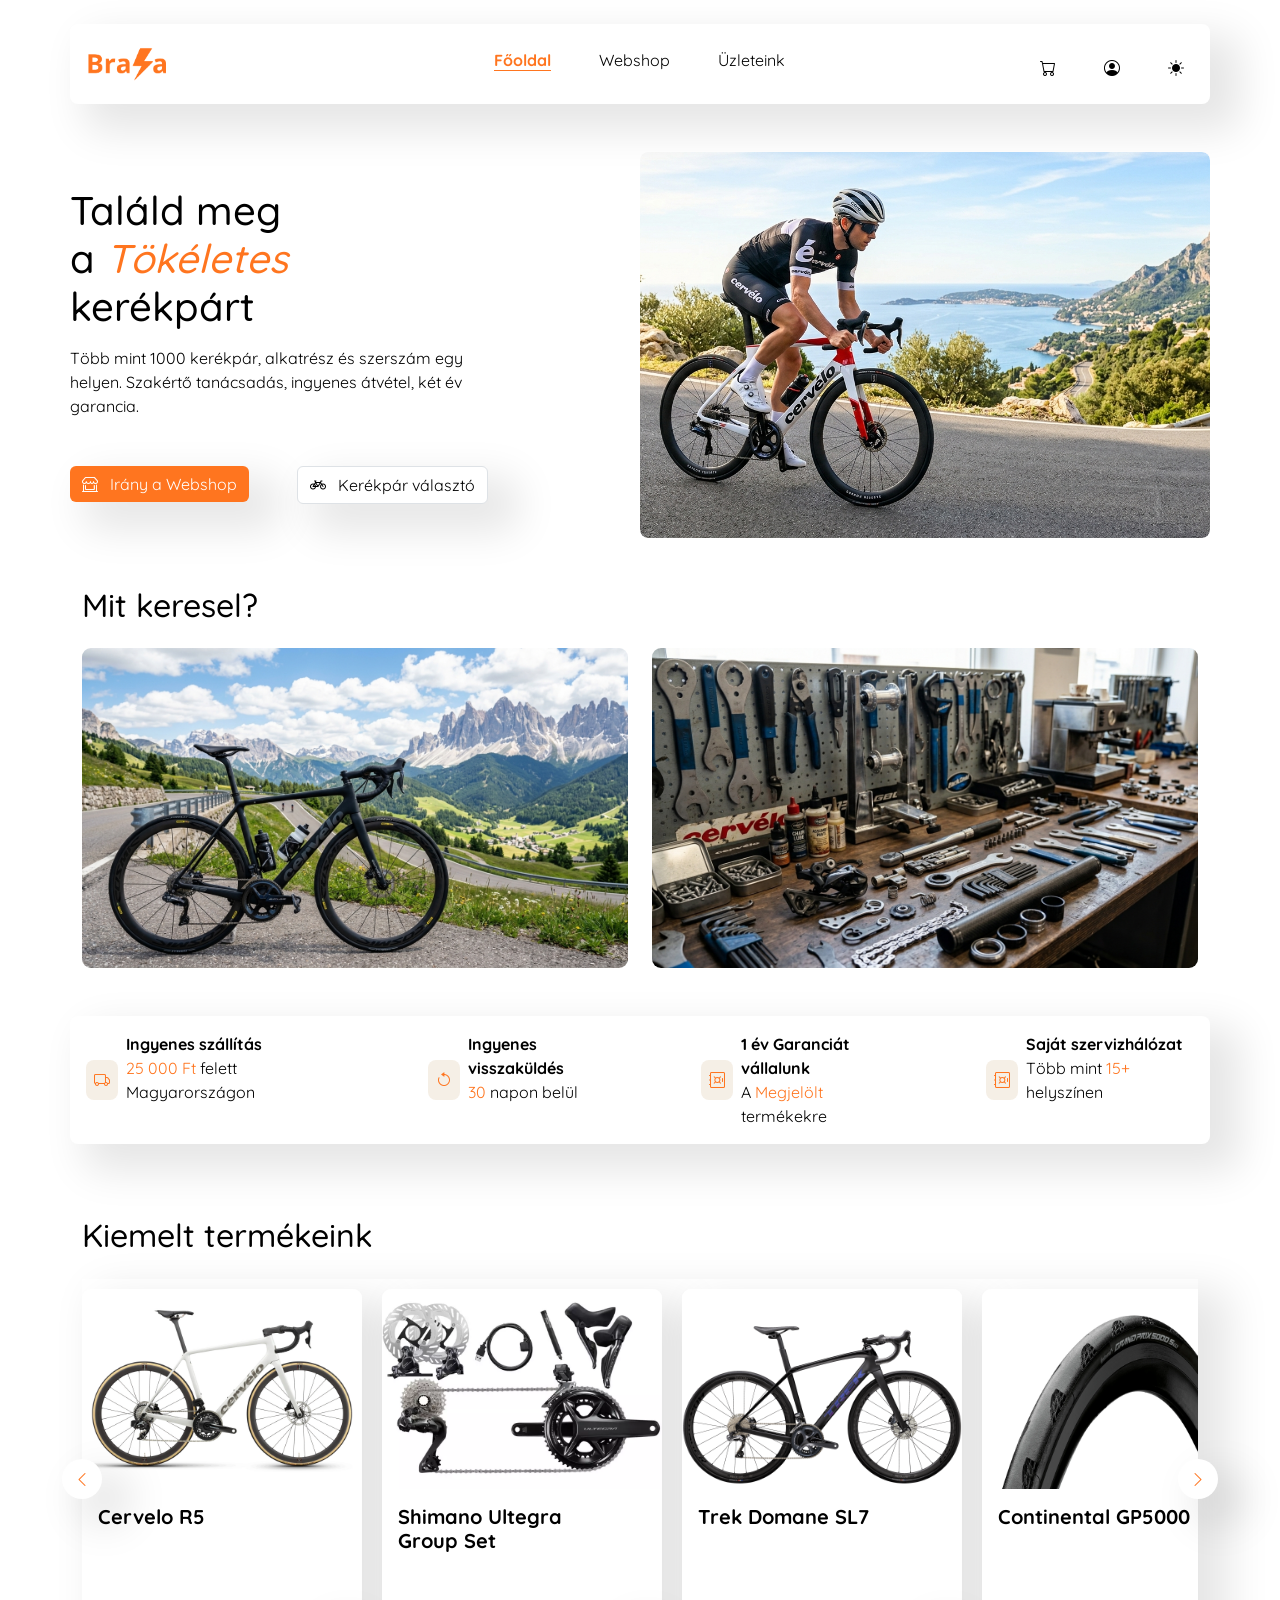
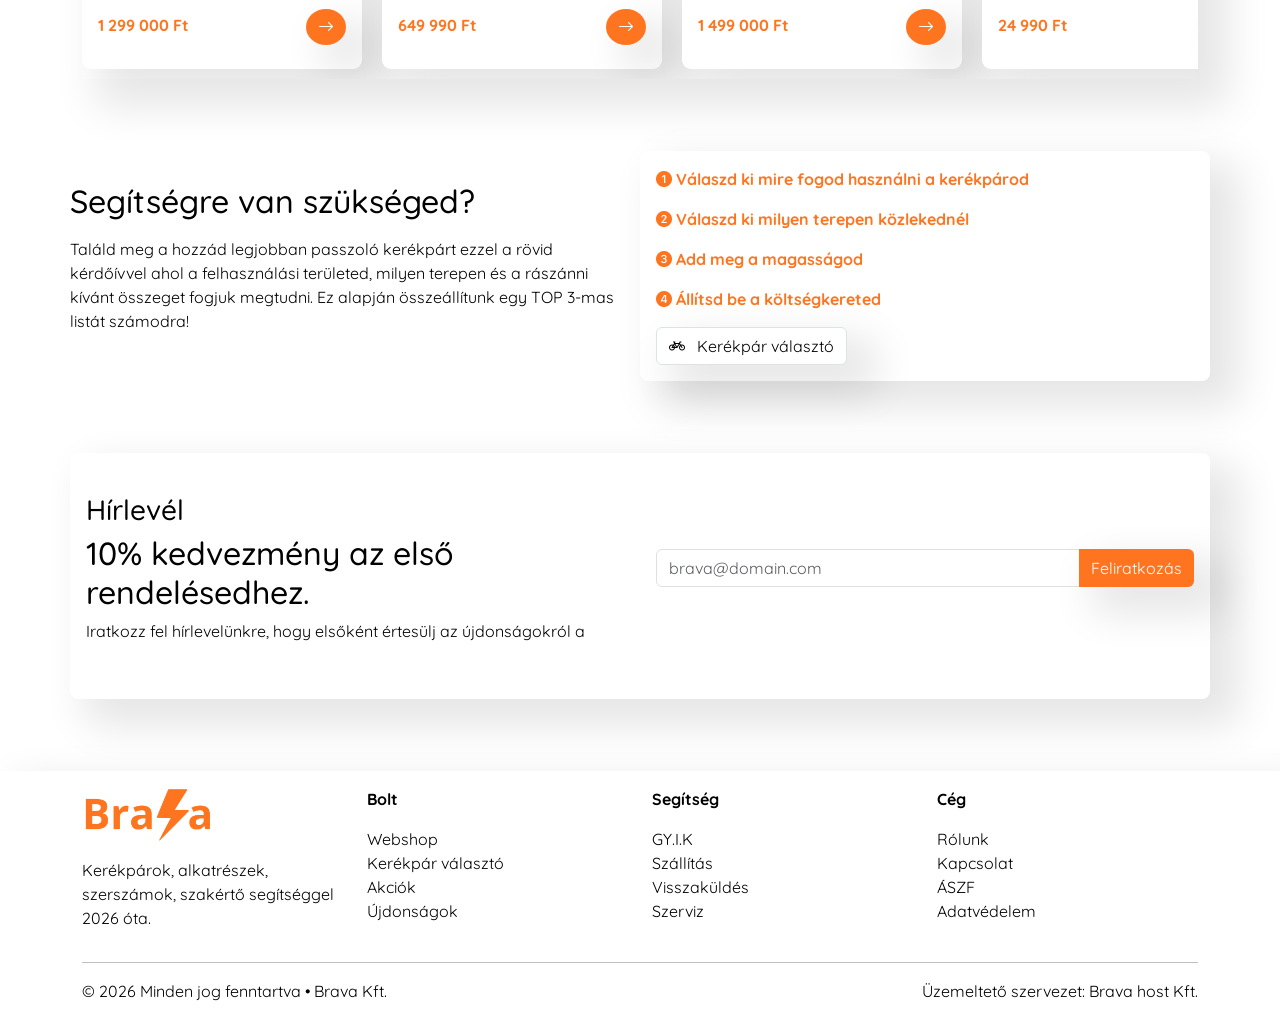
==== commit 9f429670: "css és oldal javítások" ====
--- a/index.html
+++ b/index.html
@@ -20,7 +20,7 @@
                     </div>
                     <div class="col-lg-8">
                         <nav>
-                            <ul class="d-flex justify-content-center gap-5 mt-2 list-unstyled mb-0">
+                            <ul class="d-flex justify-content-center gap-5 mt-2 list-unstyled">
                                 <li><a class="text-decoration-none aktiv" href="index.html" title="Főoldal">Főoldal</a></li>
                                 <li><a class="text-decoration-none" href="webshop.html" title="Webshop">Webshop</a></li>
                                 <li><a class="text-decoration-none" href="shops.html" title="Üzleteink">Üzleteink</a></li>
@@ -48,8 +48,12 @@
                         <h1 class="w-50 mb-3">Találd meg <br>a <span class="nari text-capitalize fst-italic">tökéletes</span> kerékpárt</h1>
                         <p class="w-75">Több mint 1000 kerékpár, alkatrész és szerszám egy helyen. Szakértő tanácsadás, ingyenes átvétel, két év garancia.</p>
                         <div class="d-flex gap-5 mt-5">
-                            <button type="button" class="btn i-web"><i class="bi bi-shop-window me-2"></i> Irány a Webshop</button>
-                            <button type="button" class="btn nari k-val border"><i class="bi bi-bicycle me-2"></i> Kerékpár választó</button>
+                            <form action="webshop.html">
+                                <button type="submit" class="btn i-web"><i class="bi bi-shop-window me-2"></i> Irány a Webshop</button>
+                            </form>
+                            <form action="kerekpar-valaszto.html">
+                                <button type="submit" class="btn k-val border"><i class="bi bi-bicycle me-2"></i> Kerékpár választó</button>
+                            </form>
                         </div>
                     </div>
                     <div class="col-lg-6 p-0">
@@ -225,7 +229,9 @@
                             <li class="nari fw-bold mb-3"><i class="bi bi-3-circle-fill"></i> Add meg a magasságod</li>
                             <li class="nari fw-bold mb-3"><i class="bi bi-4-circle-fill"></i> Állítsd be a költségkereted</li>
                         </ul>
-                        <a href="kerekpar-valaszto.html" class="btn nari k-val border mb-3 text-decoration-none"><i class="bi bi-bicycle me-2"></i> Kerékpár választó</a>
+                        <form action="kerekpar-valaszto.html">
+                            <button href="kerekpar-valaszto.html" type="submit" class="btn k-val border mb-3"><i class="bi bi-bicycle me-2"></i> Kerékpár választó</button>
+                        </form>
                     </div>
                 </div>
             </div>
--- a/css/style.css
+++ b/css/style.css
@@ -1,162 +1,70 @@
+/* ============================================================
+   GLOBAL STYLES - minden oldalon használt közös szabályok
+   (változók, tipográfia, fejléc, lábléc, közös elemek)
+   ============================================================ */
+
 @import url('https://fonts.googleapis.com/css2?family=Quicksand:wght@300..700&display=swap');
+
+/* ---------- Téma változók ---------- */
 :root {
-    --bg-primary:    #ffffff;
-    --bg-secondary:  #f5efe6;
-    --text-primary:  #000000;
-    --text-secondary:#666666;
-    --accent-color:  #ff751f;
-    --shadow-color:  rgba(0, 0, 0, 0.1);
-    --overlay-bg:    rgba(0, 0, 0, 0.72);
-    --border-color:  #e0e0e0;
-    --success:       #28a745;
-    --error:         #dc3545;   
+    --bg-primary: #ffffff;
+    --bg-secondary: #f5efe6;
+    --text-primary: #000000;
+    --text-secondary: #666666;
+    --accent-color: #ff751f;
+    --accent-hover: #e66a1c;
+    --shadow-color: rgba(0,0,0,0.1);
+    --overlay-bg: rgba(0,0,0,0.72);
+    --border-color: #e0e0e0;
+    --success: #28a745;
+    --error: #dc3545;
+    --shadow-lg: 22px 19px 40px 8px var(--shadow-color);
 }
 [data-theme="dark"] {
-    --bg-primary:    #1a1a1a;
-    --bg-secondary:  #2d2d2d;
-    --text-primary:  #ffffff;
-    --text-secondary:#b0b0b0;
-    --accent-color:  #ff751f;
-    --shadow-color:  rgba(0, 0, 0, 0.5);
-    --overlay-bg:    rgba(0, 0, 0, 0.85);
-    --border-color:  #404040;
+    --bg-primary: #1a1a1a;
+    --bg-secondary: #2d2d2d;
+    --text-primary: #ffffff;
+    --text-secondary: #b0b0b0;
+    --shadow-color: rgba(0,0,0,0.5);
+    --overlay-bg: rgba(0,0,0,0.85);
+    --border-color: #404040;
 }
+
+/* ---------- Tipográfia ---------- */
 body {
     font-family: "Quicksand", sans-serif;
     font-optical-sizing: auto;
-    font-weight: 400;
     background-color: var(--bg-primary);
     color: var(--text-primary);
     transition: background-color 0.3s ease, color 0.3s ease;
 }
-p, span, h1, h2, h3, h4, h5, h6 {
-    color: var(--text-primary);
-    transition: color 0.3s ease;
-}
-.nav .container,button,.h-img,.info-section .col-lg-12,.carousel-card,.carousel-container,.k-val-sec .col-lg-6:last-of-type,.hirlevel,footer, .kapcsolat{
+p, span, h1, h2, h3, h4, h5, h6 { color: var(--text-primary); transition: color 0.3s ease; }
+.nari { color: var(--accent-color) !important; }
+
+/* ---------- Fejléc / Navigáció ---------- */
+header { position: sticky; top: 2.6%; z-index: 1000; }
+.nav .container { background-color: var(--bg-primary); box-shadow: var(--shadow-lg); transition: background-color 0.3s ease; }
+.rideForm, .profile-stat, .stat-tile, .chart-wrap, .shipping-info, .cart-item-img, .profile-avatar, .garage-card, .shipping-success{
     box-shadow: 22px 19px 40px 8px var(--shadow-color);
 }
-.nav .container,.carousel-btn,.carousel-card,.k-val,.card,.info-section .col-lg-12,.hirlevel,footer,.k-val-sec .col-lg-6:last-of-type {
-    background-color: var(--bg-primary);
-    transition: background-color 0.3s ease;
-}
-header {
-    z-index: 1000;
-    position: sticky;
-    top: 2.6%;
-}
-.active {
-    font-weight: bold;
-    border-bottom: 0.5px solid var(--accent-color);
-}
-ul li a,footer a {
-    color: var(--text-primary);
-    transition: color 0.3s ease;
-}
-ul li a,.go {
-    border-bottom: 0.5px solid transparent;
-    transition: all 0.2s ease-in;
-}
-.active,ul li a:hover,.nari,.kats a:hover,footer a:hover {
-    color: var(--accent-color);
-}
-ul li a:hover,.go:hover {
-    border-color: var(--accent-color);
-}
-.ikon:hover {
-    border-bottom: none;
-    border-color: transparent;
-}
-.i-web,.k-val:hover,.carousel-btn:hover {
-    background-color: var(--accent-color);
-}
-.i-web,.k-val:hover,.kats a,.carousel-btn:hover {
-    color: #fff;
-}
-.k-val {
-    color: var(--text-primary);
-    transition: all 0.3s ease;
-}
-.card {
-    border-radius: 9px;
-    border: none;
-    overflow: hidden;
-    transition: all 0.3s ease;
-}
-.card-img-top {
-    width: 100%;
-    height: 100%;
-}
-.btn {
-    border: none;
-}
-.product-card .card:hover {
-    transform: translateY(-5px);
-}
-.overlay {
-    position: absolute;
-    bottom: 0;
-    left: 0;
-    right: 0;
-    padding: 30px;
-    transform: translateY(100%);
-    transition: opacity 0.3s ease, transform 0.3s ease;
-    background-color: var(--overlay-bg);
-    border-top-left-radius: 9px;
-    border-top-right-radius: 9px;
-}
-.product-card:hover .overlay {
-    transform: translateY(0);
-}
-.info-icon {
-    background-color: var(--bg-secondary);
-    transition: background-color 0.3s ease;
-}
-.carousel-container {
-    position: relative;
-}
-.carousel-scroll {
-    display: flex;
-    gap: 20px;
-    overflow: hidden;
-    scroll-behavior: smooth;
-    padding: 10px 0;
-}
-.carousel-card {
-    min-width: 280px;
-    height: 380px;
-    border-radius: 9px;
-    position: relative;
-    transition: transform 0.3s ease, background-color 0.3s ease;
-}
-.carousel-card:hover {
-    transform: translateY(-5px);
-}
-.carousel-card img {
-    width: 100%;
-    height: 200px;
-    object-fit: cover;
-    border-radius: 9px 9px 0 0;
-}
-.carousel-card .card-body .d-flex {
-    position: absolute;
-    bottom: 1rem;
-    left: 1rem;
-    right: 1rem;
-}
-.carousel-btn {
-    position: absolute;
-    top: 50%;
-    transform: translateY(-50%);
-    width: 40px;
-    height: 40px;
-    cursor: pointer;
-    z-index: 10;
-    transition: background-color 0.3s ease;
-    color: var(--accent-color);
-}
-.carousel-btn.prev { left: -20px; }
-.carousel-btn.next { right: -20px; }
+
+ul li a, footer a, .v-web { color: var(--text-primary); transition: color 0.3s ease; }
+ul li a, .go { border-bottom: 0.5px solid transparent; transition: all 0.2s ease-in; }
+.aktiv { font-weight: bold; border-bottom: 0.5px solid var(--accent-color); }
+.kats a { color: #fff; }
+.aktiv, ul li a:hover, .kats a:hover, footer a:hover, .v-web:hover { color: var(--accent-color); }
+ul li a:hover, .go:hover { border-color: var(--accent-color); }
+.ikon:hover { border: none; }
+
+/* ---------- Közös gombok ---------- */
+.btn { border: none; }
+button { box-shadow: var(--shadow-lg); }
+.i-web { background-color: var(--accent-color); color: #fff; }
+.i-web:hover { background-color: var(--accent-hover); color: #fff; }
+.k-val { background-color: var(--bg-primary); color: var(--text-primary); transition: all 0.3s ease; }
+.k-val:hover { background-color: var(--accent-color); color: #fff; }
+
+/* ---------- Űrlap mezők ---------- */
 .form-control {
     background-color: var(--bg-primary);
     color: var(--text-primary);
@@ -169,14 +77,13 @@
     border-color: var(--accent-color);
     outline: none;
 }
-.theme-toggle {
-    cursor: pointer;
-    transition: transform 0.3s ease;
-}
+
+/* ---------- Téma váltó, scroll-to-top ---------- */
+.theme-toggle { cursor: pointer; transition: transform 0.3s ease; }
 .scroll-to-top {
     position: fixed;
+    right: 30px;
     bottom: 30px;
-    right: 30px;
     width: 50px;
     height: 50px;
     background-color: var(--accent-color);
@@ -188,25 +95,83 @@
     visibility: hidden;
     z-index: 999;
     transition: all 0.3s ease;
-    box-shadow: 0 4px 15px rgba(255, 117, 31, 0.3);
+    box-shadow: 0 4px 15px rgba(255,117,31,0.3);
 }
-.scroll-to-top i {
-    font-size: 1.2rem;
+.scroll-to-top i { font-size: 1.2rem; }
+.scroll-to-top.show { opacity: 1; visibility: visible; }
+.scroll-to-top:hover { background-color: var(--accent-hover); }
+
+/* ---------- Modális ablak ---------- */
+.modal-content { background-color: var(--bg-primary); color: var(--text-primary); }
+.modal-header { border-bottom: 1px solid var(--border-color); }
+.modal-footer { border-top: 1px solid var(--border-color); }
+
+/* ---------- Kosár badge ---------- */
+a[href="checkout.html"] { position: relative; }
+.cart-badge {
+    position: absolute;
+    top: -6px;
+    right: -8px;
+    width: 18px;
+    height: 18px;
+    border-radius: 50%;
+    background: var(--accent-color);
+    color: #fff;
+    font-size: 0.65rem;
+    font-weight: 700;
+    display: flex;
+    align-items: center;
+    justify-content: center;
+    pointer-events: none;
 }
-.scroll-to-top.show {
-    opacity: 1;
-    visibility: visible;
+
+/* ---------- Lépcső sáv (checkout + kerékpár választó megosztott) ---------- */
+.step-bar { display: flex; align-items: center; justify-content: center; }
+.step {
+    display: flex;
+    flex-direction: column;
+    align-items: center;
+    position: relative;
+    min-width: 100px;
 }
-.scroll-to-top:hover {
-    background-color: #e66a1c;
+.step::after {
+    content: '';
+    position: absolute;
+    top: 16px;
+    left: calc(50% + 16px);
+    width: calc(100% - 32px);
+    height: 2px;
+    background-color: var(--border-color);
+    transition: background-color 0.3s ease;
 }
-.modal-content {
+.step:last-child::after { display: none; }
+.step.completed::after { background-color: var(--accent-color); }
+/* Checkout-on a teljesített lépés vonala el van rejtve */
+.checkout-wrapper .step.completed::after { display: none; }
+.step-circle {
+    width: 32px;
+    height: 32px;
+    border-radius: 50%;
+    display: flex;
+    align-items: center;
+    justify-content: center;
     background-color: var(--bg-primary);
-    color: var(--text-primary);
+    border: 2px solid var(--border-color);
+    color: var(--text-secondary);
+    transition: all 0.3s ease;
+    z-index: 1;
 }
-.modal-header {
-    border-bottom: 1px solid var(--border-color);
+.step.active .step-circle,
+.step.aktiv .step-circle,
+.step.completed .step-circle {
+    background-color: var(--accent-color);
+    border-color: var(--accent-color);
+    color: #fff;
 }
-.modal-footer {
-    border-top: 1px solid var(--border-color);
-}+.step-label { margin-top: 6px; color: var(--text-secondary); }
+.step.active .step-label,
+.step.aktiv .step-label { color: var(--accent-color); }
+.step.completed .step-label { color: var(--text-primary); }
+
+/* ---------- Lábléc ---------- */
+footer { background-color: var(--bg-primary); box-shadow: var(--shadow-lg); transition: background-color 0.3s ease; }
--- a/css/home.css
+++ b/css/home.css
@@ -0,0 +1,104 @@
+/* ============================================================
+   HOME (index.html) - főoldal specifikus stílusok
+   ============================================================ */
+
+/* ---------- Hero kép árnyék ---------- */
+.h-img { box-shadow: var(--shadow-lg); }
+
+/* ---------- "Mit keresel?" kategória kártyák ---------- */
+.product-card .card {
+    background-color: var(--bg-primary);
+    border: none;
+    border-radius: 9px;
+    overflow: hidden;
+    transition: all 0.3s ease;
+}
+.product-card .card:hover { transform: translateY(-5px); }
+.card-img-top { width: 100%; height: 100%; }
+
+.overlay {
+    position: absolute;
+    bottom: 0;
+    left: 0;
+    right: 0;
+    padding: 30px;
+    background-color: var(--overlay-bg);
+    border-top-left-radius: 9px;
+    border-top-right-radius: 9px;
+    transform: translateY(100%);
+    transition: opacity 0.3s ease, transform 0.3s ease;
+}
+.product-card:hover .overlay { transform: translateY(0); }
+
+/* ---------- Info sáv (ingyenes szállítás, garancia, stb.) ---------- */
+.info-section .col-lg-12 {
+    background-color: var(--bg-primary);
+    box-shadow: var(--shadow-lg);
+    transition: background-color 0.3s ease;
+}
+.info-icon { background-color: var(--bg-secondary); transition: background-color 0.3s ease; }
+
+/* ---------- Kiemelt termékek kocsi (carousel) ---------- */
+.carousel-container {
+    position: relative;
+    background-color: var(--bg-primary);
+    box-shadow: var(--shadow-lg);
+}
+.carousel-scroll {
+    display: flex;
+    gap: 20px;
+    overflow: hidden;
+    scroll-behavior: smooth;
+    padding: 10px 0;
+}
+.carousel-card {
+    min-width: 280px;
+    height: 380px;
+    position: relative;
+    border-radius: 9px;
+    background-color: var(--bg-primary);
+    box-shadow: var(--shadow-lg);
+    transition: transform 0.3s ease, background-color 0.3s ease;
+}
+.carousel-card:hover { transform: translateY(-5px); }
+.carousel-card img {
+    width: 100%;
+    height: 200px;
+    object-fit: cover;
+    border-radius: 9px 9px 0 0;
+}
+.carousel-card .card-body .d-flex {
+    position: absolute;
+    left: 1rem;
+    right: 1rem;
+    bottom: 1rem;
+}
+.carousel-btn {
+    position: absolute;
+    top: 50%;
+    width: 40px;
+    height: 40px;
+    cursor: pointer;
+    z-index: 10;
+    color: var(--accent-color);
+    background-color: var(--bg-primary);
+    transform: translateY(-50%);
+    transition: background-color 0.3s ease;
+}
+.carousel-btn:hover { background-color: var(--accent-color); color: #fff; }
+.carousel-btn.prev { left: -20px; }
+.carousel-btn.next { right: -20px; }
+
+/* ---------- "Segítségre van szükséged?" rész ---------- */
+.k-val-sec .col-lg-6:last-of-type {
+    background-color: var(--bg-primary);
+    box-shadow: var(--shadow-lg);
+    transition: background-color 0.3s ease;
+}
+
+/* ---------- Hírlevél sáv ---------- */
+.hirlevel {
+    background-color: var(--bg-primary);
+    box-shadow: var(--shadow-lg);
+    transition: background-color 0.3s ease;
+}
--- a/css/mobile.css
+++ b/css/mobile.css
@@ -1,156 +1,379 @@
-.mobil-navigacio {
-    display: none;
-}
-.mobile-logo-container {
-    display: none;
-    text-align: center;
-    padding: 8px 0;
-    background-color: var(--bg-primary);
-    position: sticky;
-    top: 0;
-    z-index: 1020;
-    box-shadow: 0 2px 10px var(--shadow-color);
-}
-.mobile-logo img {
-    max-height: 40px;
-    width: auto;
-}
-.mobile-bottom-nav {
-    position: fixed;
-    bottom: 0;
-    left: 0;
-    width: 100%;
-    background-color: var(--bg-primary);
-    z-index: 1030;
-    box-shadow: 0 -2px 10px var(--shadow-color);
-    padding: 8px 0;
-    display: none;
-}
-.mobile-nav-container {
-    display: flex;
-    justify-content: space-around;
-    align-items: center;
-    padding: 0 10px;
-}
-.mobile-nav-item {
-    position: relative;
-    flex: 1;
-    text-align: center;
-}
-.mobile-nav-link {
-    display: flex;
-    flex-direction: column;
-    align-items: center;
-    text-decoration: none;
-    color: var(--text-primary);
-    padding: 5px 0;
-    border-radius: 8px;
-    transition: all 0.2s ease;
-}
-.mobile-nav-link i {
-    font-size: 24px;
-    margin-bottom: 4px;
-}
-.mobile-nav-label {
-    font-size: 11px;
-    font-weight: 500;
-}
-.mobile-nav-link:hover,
-.mobile-nav-link.active {
-    color: var(--accent-color);
-}
-.mobile-nav-link.active i {
-    color: var(--accent-color);
-}
-.mobile-dropdown-menu {
-    position: absolute;
-    bottom: 100%;
-    left: 50%;
-    transform: translateX(-50%);
-    background-color: var(--bg-primary);
-    min-width: 180px;
-    box-shadow: 0 -5px 15px var(--shadow-color);
-    border-radius: 12px 12px 0 0;
-    padding: 10px 0;
-    margin-bottom: 10px;
-    display: none;
-    z-index: 1050;
-}
-.mobile-dropdown-menu::before {
-    content: '';
-    position: absolute;
-    top: 100%;
-    left: 50%;
-    transform: translateX(-50%);
-    border: 8px solid transparent;
-    border-top-color: var(--bg-primary);
-}
-.mobile-dropdown-item {
-    display: block;
-    padding: 12px 20px;
-    text-decoration: none;
-    color: var(--text-primary);
-    font-size: 14px;
-    transition: all 0.2s ease;
-}
-.mobile-dropdown-item:hover {
-    background-color: var(--bg-secondary);
-    color: var(--accent-color);
-}
-@media (max-width: 991.98px) {
-    iframe{
-        width: 450px;
-        height: 750px;
-    }
-    html, body {
-        max-width: 100%;
-    }
-    header {
-        display: none !important;
-    }
-    .mobile-logo-container {
-        display: block !important;
-    }
-    .mobil-navigacio {
-        display: block !important;
-    }
-    .mobile-bottom-nav {
-        position: fixed !important;
-        bottom: 0 !important;
-        left: 0 !important;
-        width: 100vw !important;
-        display: block !important;
-    }
-    body {
-        padding-bottom: 70px;
-    }
-}
-@media (max-width: 767.98px) {
-    .info-section .d-flex.justify-content-center.gap-5 {
-        flex-wrap: wrap;
-        gap: 0 !important;
-    }
-    .info-section .d-flex.gap-2.p-3 {
-        width: 50%;
-        box-sizing: border-box;
-    }
-    .carousel-card {
-        min-width: 220px;
-    }
-}
-@media (min-width: 992px) {
-    .mobil-navigacio,
-    .mobile-logo-container,
-    .mobile-bottom-nav {
-        display: none !important;
-    }
-}
-@media (max-width: 991.98px) {
-            .step-label { display: none; }
-            .step { min-width: 60px; }
-            .cart-panel, .summary-panel { padding: 1.25rem; }
-        }
-        @media (max-width: 575.98px) {
-            .cart-item-img { width: 70px; height: 70px; }
-            .step::after { width: calc(100% - 24px); left: calc(50% + 12px); }
-        }+/* ============================================================
+   MOBILE - mobil specifikus stílusok és törések
+   ============================================================ */
+
+/* ---------- Mobil fejléc (logó sáv) ---------- */
+.mobil-navigacio { display: none; }
+.mobile-logo-container {
+    display: none;
+    position: sticky;
+    top: 0;
+    z-index: 1020;
+    padding: 10px 18px;
+    background-color: var(--bg-primary);
+    box-shadow: 0 1px 0 var(--border-color);
+    align-items: center;
+    justify-content: center;
+    text-align: center;
+}
+.mobile-logo { flex: 1; display: flex; justify-content: center; }
+.mobile-logo img { max-height: 36px; width: auto; }
+.mobile-top-icons { display: flex; align-items: center; gap: 14px; }
+.mobile-top-icons a { position: relative; color: var(--text-primary); }
+.mobile-top-icons i { font-size: 22px; }
+.mobile-cart-badge {
+    position: absolute;
+    top: -5px;
+    right: -7px;
+    width: 16px;
+    height: 16px;
+    display: flex;
+    align-items: center;
+    justify-content: center;
+    border-radius: 50%;
+    background: var(--accent-color);
+    color: #fff;
+    font-size: 9px;
+    font-weight: 700;
+}
+
+/* ---------- Mobil kereső sáv ---------- */
+.mobile-search-bar { padding: 10px 16px; background: var(--bg-primary); }
+.mobile-search-inner {
+    display: flex;
+    align-items: center;
+    gap: 10px;
+    padding: 10px 14px;
+    border-radius: 12px;
+    background: var(--bg-secondary);
+}
+.mobile-search-inner i { font-size: 17px; color: var(--text-secondary); }
+.mobile-search-inner input {
+    width: 100%;
+    border: none;
+    background: transparent;
+    font-family: inherit;
+    font-size: 14px;
+    color: var(--text-primary);
+    outline: none;
+}
+.mobile-search-inner input::placeholder { color: var(--text-secondary); }
+
+/* ---------- Mobil kategória pirulák ---------- */
+.mobile-cats {
+    display: flex;
+    gap: 8px;
+    padding: 10px 16px 6px;
+    overflow-x: auto;
+    scrollbar-width: none;
+}
+.mobile-cats::-webkit-scrollbar { display: none; }
+.mobile-cat {
+    padding: 7px 16px;
+    border: none;
+    border-radius: 20px;
+    background: var(--bg-secondary);
+    color: var(--text-primary);
+    font-family: inherit;
+    font-size: 13px;
+    font-weight: 500;
+    white-space: nowrap;
+    cursor: pointer;
+    transition: all 0.2s ease;
+}
+.mobile-cat.active,
+.mobile-cat:hover { background: var(--accent-color); color: #fff; }
+
+/* ---------- Mobil szekció címsorok ---------- */
+.mobile-section-head {
+    display: flex;
+    justify-content: space-between;
+    align-items: center;
+    padding: 16px 16px 10px;
+}
+.mobile-section-head h2 { font-size: 16px; font-weight: 700; }
+.mobile-section-head a { font-size: 13px; font-weight: 600; color: var(--accent-color); text-decoration: none; }
+
+/* ---------- Mobil hero görgető ---------- */
+.mobile-hero-scroll {
+    display: flex;
+    gap: 12px;
+    padding: 0 16px 16px;
+    overflow-x: auto;
+    scrollbar-width: none;
+}
+.mobile-hero-scroll::-webkit-scrollbar { display: none; }
+.mobile-hero-card {
+    position: relative;
+    flex-shrink: 0;
+    min-width: 190px;
+    height: 230px;
+    overflow: hidden;
+    border-radius: 16px;
+    cursor: pointer;
+    transition: transform 0.2s ease;
+}
+.mobile-hero-card:active { transform: scale(0.97); }
+.mobile-hero-card img { width: 100%; height: 100%; object-fit: cover; }
+.mobile-hero-badge {
+    position: absolute;
+    top: 10px;
+    left: 10px;
+    padding: 4px 10px;
+    border-radius: 8px;
+    background: var(--accent-color);
+    color: #fff;
+    font-size: 11px;
+    font-weight: 700;
+}
+.mobile-hero-info {
+    position: absolute;
+    bottom: 0;
+    left: 0;
+    right: 0;
+    padding: 14px 12px;
+    background: linear-gradient(transparent, rgba(0,0,0,0.65));
+}
+.mobile-hero-info p { margin-bottom: 2px; color: #fff; font-size: 13px; font-weight: 600; }
+.mobile-hero-info span { color: rgba(255,255,255,0.8); font-size: 12px; }
+
+/* ---------- Mobil promóciós sáv ---------- */
+.mobile-promo-strip {
+    display: flex;
+    align-items: center;
+    justify-content: space-between;
+    gap: 10px;
+    margin: 0 16px 16px;
+    padding: 16px;
+    border-radius: 16px;
+    background: var(--accent-color);
+    cursor: pointer;
+    transition: opacity 0.2s ease;
+}
+.mobile-promo-strip:active { opacity: 0.9; }
+.mobile-promo-strip p { margin-bottom: 3px; color: #fff; font-size: 13px; font-weight: 600; }
+.mobile-promo-strip span { color: rgba(255,255,255,0.8); font-size: 12px; }
+.mobile-promo-pill {
+    flex-shrink: 0;
+    padding: 8px 14px;
+    border-radius: 10px;
+    background: rgba(255,255,255,0.22);
+    color: #fff;
+    font-size: 12px;
+    font-weight: 700;
+    white-space: nowrap;
+}
+
+/* ---------- Mobil termék rács ---------- */
+.mobile-product-grid {
+    display: grid;
+    grid-template-columns: 1fr 1fr;
+    gap: 12px;
+    padding: 0 16px 16px;
+}
+.mobile-product-card {
+    overflow: hidden;
+    border-radius: 14px;
+    background: var(--bg-primary);
+    box-shadow: 0 4px 16px var(--shadow-color);
+    cursor: pointer;
+    transition: transform 0.2s ease;
+}
+.mobile-product-card:active { transform: scale(0.97); }
+.mobile-product-card img { width: 100%; height: 130px; object-fit: cover; }
+.mobile-product-body { padding: 10px 12px 12px; }
+.mobile-product-name { margin-bottom: 4px; color: var(--text-primary); font-size: 13px; font-weight: 600; line-height: 1.3; }
+.mobile-product-stars { display: flex; align-items: center; gap: 2px; margin-bottom: 6px; }
+.mobile-product-stars i { font-size: 10px; color: #ffc41f; }
+.mobile-product-stars span { margin-left: 2px; color: var(--text-secondary); font-size: 11px; }
+.mobile-product-row { display: flex; justify-content: space-between; align-items: center; }
+.mobile-product-price { color: var(--accent-color); font-size: 15px; font-weight: 700; }
+.mobile-add-btn {
+    flex-shrink: 0;
+    width: 28px;
+    height: 28px;
+    display: flex;
+    align-items: center;
+    justify-content: center;
+    border: none;
+    border-radius: 8px;
+    background: var(--accent-color);
+    cursor: pointer;
+    transition: background 0.2s ease;
+}
+.mobile-add-btn:hover { background: var(--accent-hover); }
+.mobile-add-btn i { font-size: 16px; color: #fff; }
+
+/* ---------- Mobil alsó navigáció ---------- */
+.mobile-bottom-nav {
+    display: none;
+    position: fixed;
+    bottom: 0;
+    left: 0;
+    width: 100%;
+    z-index: 1030;
+    padding: 8px 0 14px;
+    background-color: var(--bg-primary);
+    box-shadow: 0 -1px 0 var(--border-color);
+}
+.mobile-nav-container { display: flex; justify-content: space-around; align-items: center; }
+.mobile-nav-item { position: relative; flex: 1; text-align: center; }
+.mobile-nav-link {
+    display: flex;
+    flex-direction: column;
+    align-items: center;
+    gap: 3px;
+    padding: 4px 0;
+    color: var(--text-secondary);
+    text-decoration: none;
+    transition: color 0.2s ease;
+}
+.mobile-nav-link i { font-size: 24px; }
+.mobile-nav-label { font-size: 10px; font-weight: 500; }
+.mobile-nav-link:hover,
+.mobile-nav-link.active { color: var(--accent-color); }
+.mobile-nav-pip { width: 4px; height: 4px; margin: 1px auto 0; border-radius: 50%; background: var(--accent-color); }
+.mobile-dropdown-menu {
+    position: absolute;
+    bottom: calc(100% + 8px);
+    left: 50%;
+    z-index: 1050;
+    min-width: 180px;
+    padding: 8px 0;
+    border: 0.5px solid var(--border-color);
+    border-radius: 14px;
+    background-color: var(--bg-primary);
+    box-shadow: 0 -4px 24px var(--shadow-color);
+    display: none;
+    transform: translateX(-50%);
+}
+.mobile-dropdown-menu::after {
+    content: '';
+    position: absolute;
+    top: 100%;
+    left: 50%;
+    border: 7px solid transparent;
+    border-top-color: var(--border-color);
+    transform: translateX(-50%);
+}
+.mobile-dropdown-item {
+    display: block;
+    padding: 11px 18px;
+    color: var(--text-primary);
+    font-size: 14px;
+    font-weight: 500;
+    text-decoration: none;
+    transition: all 0.15s ease;
+}
+.mobile-dropdown-item:hover { background-color: var(--bg-secondary); color: var(--accent-color); }
+
+/* ============================================================
+   MOBIL TÖRÉSPONTOK
+   ============================================================ */
+
+/* ---------- Tablet és kisebb (max 991.98px) ---------- */
+@media (max-width: 991.98px) {
+    html, body { max-width: 100%; overflow-x: hidden; }
+    body { padding-bottom: 78px; }
+
+    header { display: none !important; }
+    .mobile-logo-container { display: flex !important; }
+    .mobil-navigacio { display: block !important; }
+    .mobile-bottom-nav { display: block !important; }
+
+    .container, .container-fluid { padding-left: 16px !important; padding-right: 16px !important; }
+    section, .section { padding-left: 16px; padding-right: 16px; }
+    h1, h2, h3, h4, h5, h6, p { max-width: 100%; word-break: break-word; }
+
+    /* Általános rendezés mobil nézetben */
+    .row { row-gap: 1.25rem; }
+    main { padding-top: .5rem; }
+
+    /* Lépcső sáv */
+    .step-label { display: none; }
+    .step { min-width: 60px; }
+
+    /* Checkout/Wizard panel */
+    .cart-panel, .summary-panel { padding: 1.25rem; }
+    .summary-sticky { position: static; }
+
+    /* Scroll-to-top elkerülje a mobil navot */
+    .scroll-to-top { right: 16px; bottom: 88px; width: 44px; height: 44px; }
+
+    /* Iframe */
+    iframe { width: 100% !important; height: 480px !important; }
+
+    /* Home carousel mobilon */
+    .carousel-container { margin: 0; padding: 0 16px; box-shadow: none; }
+    .carousel-scroll { padding: 10px 0; gap: 14px; }
+    .carousel-card { min-width: 200px; height: auto; min-height: 320px; }
+    .carousel-card img { height: 160px; }
+    .carousel-card .card-body { padding: 10px 12px 50px; }
+    .carousel-card .card-body .d-flex { left: 10px; right: 10px; }
+    .carousel-btn.prev { left: 4px; }
+    .carousel-btn.next { right: 4px; }
+
+    /* Hero szöveg + kép szépen egymás alá */
+    .h-img { box-shadow: 0 8px 24px var(--shadow-color); }
+    .nav .container { box-shadow: none; }
+
+    /* "Segítségre van szükséged?" rész - egymás alá */
+    .k-val-sec .col-lg-6 { padding-right: 0 !important; padding-left: 0 !important; }
+    .k-val-sec .col-lg-6:last-of-type { padding: 1.5rem !important; margin-top: 1rem; }
+
+    /* Hírlevél - szépre rendezve */
+    .hirlevel .col-lg-6 { padding: 1rem !important; }
+
+    /* Lábléc oszlopok megfelelően eloszlanak */
+    footer .col-lg-3 { margin-bottom: 1rem; }
+}
+
+/* ---------- Mobil (max 767.98px) ---------- */
+@media (max-width: 767.98px) {
+    /* Hero szakasz */
+    section .col-lg-6 h1 { width: auto !important; }
+    section .col-lg-6 p { width: auto !important; }
+    section .d-flex.gap-5 { flex-direction: column; gap: 12px !important; }
+    section .d-flex.gap-5 .btn { width: 100%; }
+
+    /* "Mit keresel?" kártyák */
+    .product-card.ps-0, .product-card.pe-0 { padding-left: 0 !important; padding-right: 0 !important; }
+    .overlay { padding: 18px; }
+
+    /* Info sáv - két oszlopos rács */
+    .info-section .d-flex.justify-content-center.gap-5 { flex-wrap: wrap; gap: 0 !important; }
+    .info-section .d-flex.gap-2.p-3 { box-sizing: border-box; width: 50%; }
+    .info-section .col-lg-12 { padding: 0.5rem !important; }
+
+    /* Carousel kártya */
+    .carousel-card { min-width: 220px; }
+
+    /* Hero kép mobil görgetőben */
+    .mobile-hero-card { min-width: 170px; height: 210px; }
+
+    .logo { margin: 0 auto; }
+
+    /* Shops kapcsolat oldal */
+    .kapcsolat { margin-top: 1rem; }
+
+    /* Lábléc szöveg igazítása */
+    footer .row .col-lg-6:last-child p { text-align: left !important; }
+    footer .col-lg-3 { text-align: center; }
+}
+
+/* ---------- Kis mobil (max 575.98px) ---------- */
+@media (max-width: 575.98px) {
+    .cart-item-img { width: 70px; height: 70px; }
+    .step::after { width: calc(100% - 24px); left: calc(50% + 12px); }
+    .mobile-product-grid { gap: 8px; padding: 0 12px 16px; }
+    .checkout-header, .wizard-header { padding: 0.5rem 0.75rem; }
+    .checkout-header .nav-inner,
+    .wizard-header .nav-inner { padding: 0.5rem 0.75rem; }
+}
+
+/* ---------- Desktop (min 992px): mobil elemek elrejtése ---------- */
+@media (min-width: 992px) {
+    .mobil-navigacio,
+    .mobile-logo-container,
+    .mobile-bottom-nav { display: none !important; }
+}
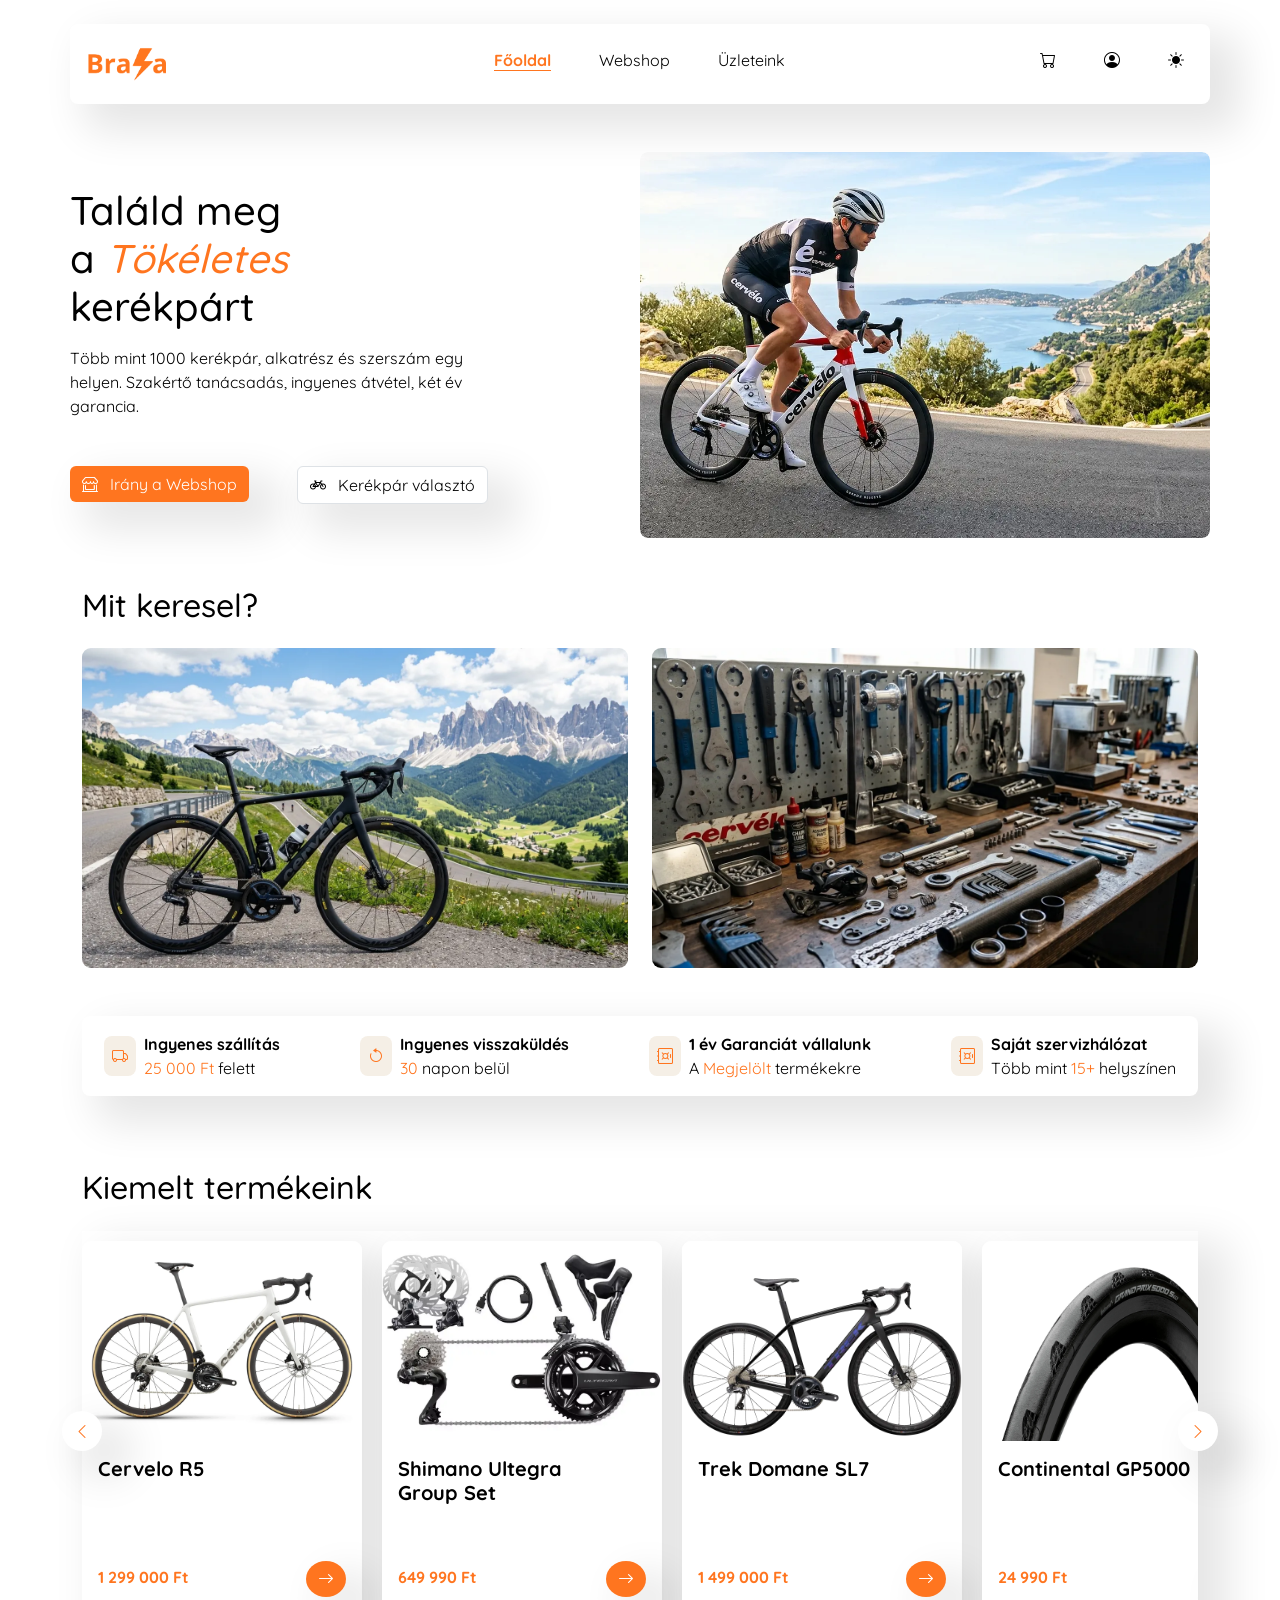
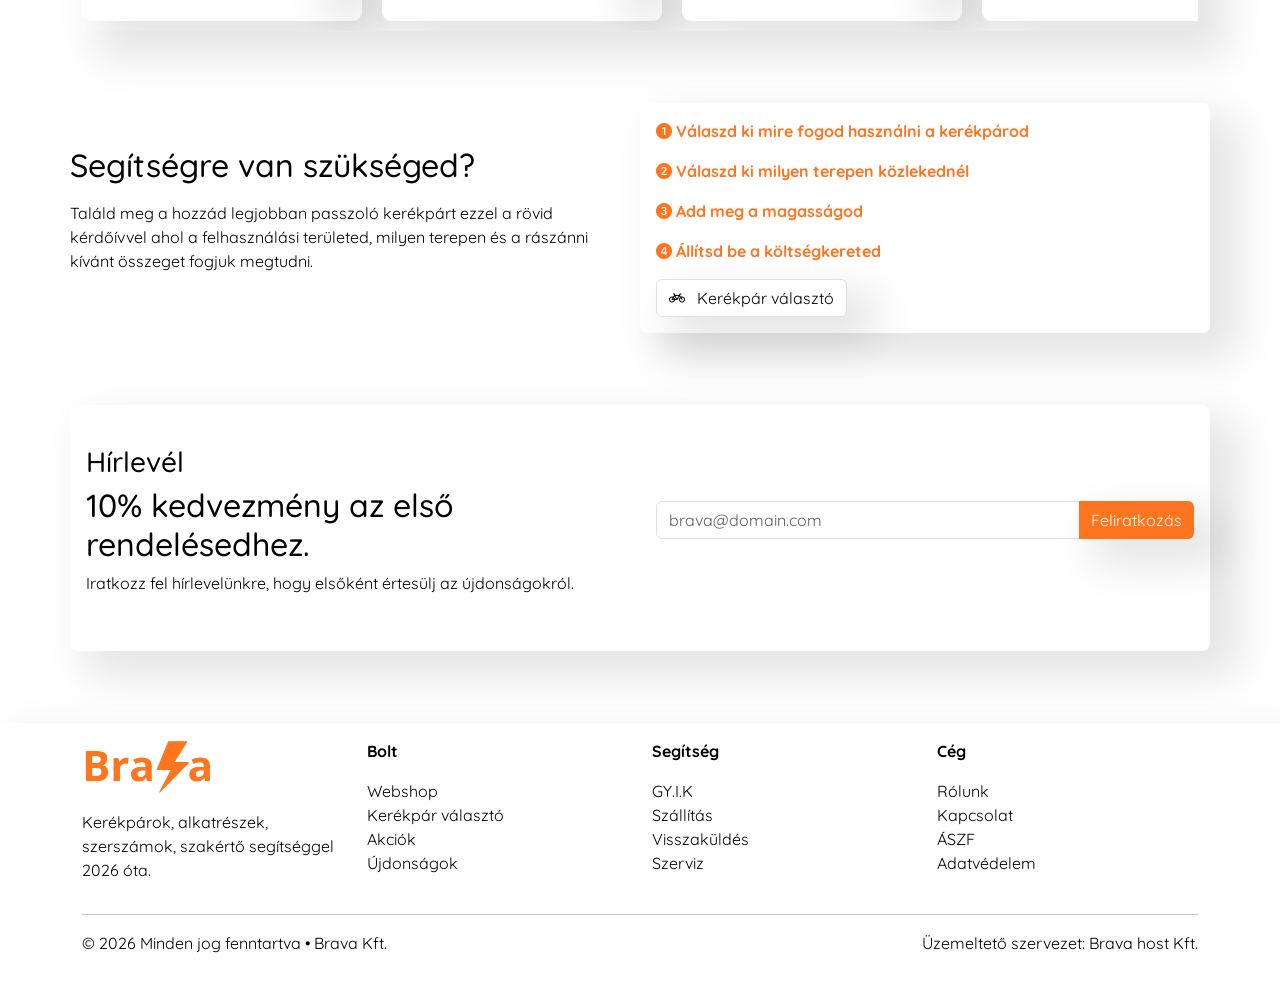
==== commit 07c547d0: "BraVa Update 3.0" ====
--- a/index.html
+++ b/index.html
@@ -8,6 +8,8 @@
     <link rel="stylesheet" href="css/style.css">
     <link rel="stylesheet" href="css/home.css">
     <link rel="stylesheet" href="css/mobile.css">
+    <link rel="shortcut icon" href="assets/img/favicon-16x16.webp" type="image/x-icon">
+    <meta name="description" content="Kerékpárok, alkatrészek, szerszámok, szakértő segítséggel 2026 óta.">
     <title>BraVa - Főoldal</title>
 </head>
 <body>
@@ -16,25 +18,21 @@
             <div class="container p-3 rounded-3">
                 <div class="row align-items-center">
                     <div class="col-lg-2">
-                        <a href="index.html" title="BraVa - Főoldal"><img class="w-50" src="assets/img/BraVa.png" alt="BraVa"></a>
+                        <a href="index.html"><img class="w-50" src="assets/img/BraVa.webp" alt="BraVa"></a>
                     </div>
                     <div class="col-lg-8">
-                        <nav>
-                            <ul class="d-flex justify-content-center gap-5 mt-2 list-unstyled">
-                                <li><a class="text-decoration-none aktiv" href="index.html" title="Főoldal">Főoldal</a></li>
-                                <li><a class="text-decoration-none" href="webshop.html" title="Webshop">Webshop</a></li>
-                                <li><a class="text-decoration-none" href="shops.html" title="Üzleteink">Üzleteink</a></li>
-                            </ul>
-                        </nav>
+                        <nav><ul class="d-flex justify-content-center gap-5 mt-2 list-unstyled">
+                            <li><a class="text-decoration-none aktiv" href="index.html">Főoldal</a></li>
+                            <li><a class="text-decoration-none" href="webshop.html">Webshop</a></li>
+                            <li><a class="text-decoration-none" href="shops.html">Üzleteink</a></li>
+                        </ul></nav>
                     </div>
                     <div class="col-lg-2">
-                        <nav>
-                            <ul class="d-flex justify-content-center gap-5 mt-2 list-unstyled mb-0">
-                                <li><a class="text-decoration-none ikon" href="checkout.html" title="Kosár"><i class="bi bi-cart"></i></a></li>
-                                <li><a class="text-decoration-none ikon" href="profile.html" title="Profil"><i class="bi bi-person-circle"></i></a></li>
-                                <li><a class="text-decoration-none ikon theme-toggle" href="javascript:void(0)" onclick="toggleTheme()"><i class="bi bi-brightness-high-fill ikon"></i></a></li>
-                            </ul>
-                        </nav>
+                        <nav><ul class="d-flex justify-content-center gap-5 mt-2 list-unstyled">
+                            <li><a class="text-decoration-none ikon" href="checkout.html"><i class="bi bi-cart"></i></a></li>
+                            <li><a class="text-decoration-none ikon" href="profile.html"><i class="bi bi-person-circle"></i></a></li>
+                            <li><a class="text-decoration-none ikon theme-toggle" href="javascript:void(0)" onclick="toggleTheme()"><i class="bi bi-brightness-high-fill ikon"></i></a></li>
+                        </ul></nav>
                     </div>
                 </div>
             </div>
@@ -48,23 +46,15 @@
                         <h1 class="w-50 mb-3">Találd meg <br>a <span class="nari text-capitalize fst-italic">tökéletes</span> kerékpárt</h1>
                         <p class="w-75">Több mint 1000 kerékpár, alkatrész és szerszám egy helyen. Szakértő tanácsadás, ingyenes átvétel, két év garancia.</p>
                         <div class="d-flex gap-5 mt-5">
-                            <form action="webshop.html">
-                                <button type="submit" class="btn i-web"><i class="bi bi-shop-window me-2"></i> Irány a Webshop</button>
-                            </form>
-                            <form action="kerekpar-valaszto.html">
-                                <button type="submit" class="btn k-val border"><i class="bi bi-bicycle me-2"></i> Kerékpár választó</button>
-                            </form>
+                            <form action="webshop.html"><button type="submit" class="btn i-web"><i class="bi bi-shop-window me-2"></i> Irány a Webshop</button></form>
+                            <form action="kerekpar-valaszto.html"><button type="submit" class="btn k-val border"><i class="bi bi-bicycle me-2"></i> Kerékpár választó</button></form>
                         </div>
                     </div>
                     <div class="col-lg-6 p-0">
                         <div class="carousel slide" data-bs-ride="carousel">
                             <div class="carousel-inner rounded-3">
-                                <div class="carousel-item active">
-                                    <img src="assets/img/vilagos_vagott.png" class="w-100 rounded-3 h-img" alt="Orszaguti-kerekpar-uton" title="Országúti kerékpár">
-                                </div>
-                                <div class="carousel-item">
-                                    <img src="assets/img/sotet_vagott.png" class="w-100 rounded-3 h-img" alt="Orszaguti-kerekpar-uton-rossz-ido" title="Országúti kerékpár">
-                                </div>
+                                <div class="carousel-item active"><img src="assets/img/vilagos_vagott.webp" class="w-100 rounded-3 h-img" alt="Orszaguti-kerekpar-uton"></div>
+                                <div class="carousel-item"><img src="assets/img/sotet_vagott.webp" class="w-100 rounded-3 h-img" alt="Orszaguti-kerekpar-uton-rossz-ido"></div>
                             </div>
                         </div>
                     </div>
@@ -77,8 +67,8 @@
                 <h2 class="mb-4">Mit keresel?</h2>
                 <div class="row g-4">
                     <div class="col-lg-6 col-md-6 product-card rounded-3">
-                        <div class="card" data-bs-toggle="tooltip" data-bs-placement="top">
-                            <img src="assets/img/cervelo-orszaguti-kerekpar.png" class="card-img-top" alt="Cervelo Országúti kerékpár">
+                        <div class="card">
+                            <img src="assets/img/cervelo-orszaguti-kerekpar.webp" class="card-img-top" alt="Cervelo Országúti kerékpár">
                             <div class="overlay rounded-top-3">
                                 <h5 class="nari fw-bold">Nézz szét kerékpárjaink között</h5>
                                 <p class="text-white fw-bold">Találd meg a hozzád legjobban passzoló kerékpárt, vagy szemeld ki álombringád és akár vidd <span class="nari">0% THM</span>-mel!</p>
@@ -87,11 +77,11 @@
                         </div>
                     </div>
                     <div class="col-lg-6 col-md-6 product-card rounded-3">
-                        <div class="card" data-bs-toggle="tooltip" data-bs-placement="top">
-                            <img src="assets/img/kerekpar-alkatreszek-szerszamok.png" class="card-img-top" alt="Kerékpár alkatrészek szerszámok">
+                        <div class="card">
+                            <img src="assets/img/kerekpar-alkatreszek-szerszamok.webp" class="card-img-top" alt="Kerékpár alkatrészek szerszámok">
                             <div class="overlay rounded-top-3">
                                 <h5 class="nari fw-bold">Rendeld meg a szereléshez szükséges alkatrészeket</h5>
-                                <p class="text-white fw-bold">Nálunk kerékpáros alkatrészek és szerszámok ezreit megtalálod bármit is keresel. Fedezd fel kedvenc Shimano, Sram, DT Swiss, Newmen, Continental, Pirelli és még sok más márka termékeit.</p>
+                                <p class="text-white fw-bold">Nálunk kerékpáros alkatrészek és szerszámok ezreit megtalálod. Fedezd fel kedvenc Shimano, Sram, DT Swiss és más márkák termékeit.</p>
                                 <a class="text-decoration-none go fw-bold" href="webshop.html">Megnézem <i class="bi bi-arrow-right"></i></a>
                             </div>
                         </div>
@@ -102,37 +92,23 @@
 
         <section class="info-section">
             <div class="container">
-                <div class="row">
-                    <div class="col-lg-12 rounded-3 px-0 my-4">
-                        <div class="d-flex justify-content-center gap-5">
-                            <div class="d-flex gap-2 p-3">
-                                <div class="info-icon my-auto p-2 rounded-3"><i class="bi bi-truck nari"></i></div>
-                                <div>
-                                    <p class="m-0 p-0 fw-bold">Ingyenes szállítás</p>
-                                    <span><span class="nari">25 000 Ft</span> felett Magyarországon</span>
-                                </div>
-                            </div>
-                            <div class="d-flex gap-2 p-3">
-                                <div class="info-icon my-auto p-2 rounded-3"><i class="bi bi-arrow-counterclockwise nari"></i></div>
-                                <div>
-                                    <p class="m-0 p-0 fw-bold">Ingyenes visszaküldés</p>
-                                    <span><span class="nari">30</span> napon belül</span>
-                                </div>
-                            </div>
-                            <div class="d-flex gap-2 p-3">
-                                <div class="info-icon my-auto p-2 rounded-3"><i class="bi bi-safe nari"></i></div>
-                                <div>
-                                    <p class="m-0 p-0 fw-bold">1 év Garanciát vállalunk</p>
-                                    <span>A <span class="nari">Megjelölt</span> termékekre</span>
-                                </div>
-                            </div>
-                            <div class="d-flex gap-2 p-3">
-                                <div class="info-icon my-auto p-2 rounded-3"><i class="bi bi-safe nari"></i></div>
-                                <div>
-                                    <p class="m-0 p-0 fw-bold">Saját szervizhálózat</p>
-                                    <span>Több mint <span class="nari">15+</span> helyszínen</span>
-                                </div>
-                            </div>
+                <div class="col-lg-12 rounded-3 px-0 my-4">
+                    <div class="d-flex justify-content-center gap-5">
+                        <div class="d-flex gap-2 p-3">
+                            <div class="info-icon my-auto p-2 rounded-3"><i class="bi bi-truck nari"></i></div>
+                            <div><p class="m-0 fw-bold">Ingyenes szállítás</p><span><span class="nari">25 000 Ft</span> felett</span></div>
+                        </div>
+                        <div class="d-flex gap-2 p-3">
+                            <div class="info-icon my-auto p-2 rounded-3"><i class="bi bi-arrow-counterclockwise nari"></i></div>
+                            <div><p class="m-0 fw-bold">Ingyenes visszaküldés</p><span><span class="nari">30</span> napon belül</span></div>
+                        </div>
+                        <div class="d-flex gap-2 p-3">
+                            <div class="info-icon my-auto p-2 rounded-3"><i class="bi bi-safe nari"></i></div>
+                            <div><p class="m-0 fw-bold">1 év Garanciát vállalunk</p><span>A <span class="nari">Megjelölt</span> termékekre</span></div>
+                        </div>
+                        <div class="d-flex gap-2 p-3">
+                            <div class="info-icon my-auto p-2 rounded-3"><i class="bi bi-safe nari"></i></div>
+                            <div><p class="m-0 fw-bold">Saját szervizhálózat</p><span>Több mint <span class="nari">15+</span> helyszínen</span></div>
                         </div>
                     </div>
                 </div>
@@ -148,64 +124,28 @@
                             <button type="button" class="btn carousel-btn rounded-circle prev" onclick="scrollCarousel(-1)"><i class="bi bi-chevron-left"></i></button>
                             <div class="carousel-scroll">
                                 <div class="carousel-card" onclick="goToProduct(1)">
-                                    <img src="assets/prods/cervelo-r5-permafrost.jpg" alt="Cervelo R5">
-                                    <div class="card-body p-3">
-                                        <h5 class="fw-bold">Cervelo R5</h5>
-                                        <div class="d-flex justify-content-between">
-                                            <p class="nari fw-bold text-start mt-1">1 299 000 Ft</p>
-                                            <p class="text-end mb-0"><button type="button" class="btn i-web rounded-circle" onclick="event.stopPropagation(); goToProduct(1)"><i class="bi bi-arrow-right"></i></button></p>
-                                        </div>
-                                    </div>
+                                    <img src="assets/prods/cervelo-r5-permafrost.webp" alt="Cervelo R5">
+                                    <div class="card-body p-3"><h5 class="fw-bold">Cervelo R5</h5><div class="d-flex justify-content-between"><p class="nari fw-bold mt-1">1 299 000 Ft</p><p class="mb-0"><button type="button" class="btn i-web rounded-circle" onclick="event.stopPropagation(); goToProduct(1)"><i class="bi bi-arrow-right"></i></button></p></div></div>
                                 </div>
                                 <div class="carousel-card" onclick="goToProduct(2)">
                                     <img src="assets/prods/shimano-ultegra-r8170-di2-disc-grs.webp" alt="Shimano Ultegra Group Set">
-                                    <div class="card-body p-3">
-                                        <h5 class="fw-bold">Shimano Ultegra <br> Group Set</h5>
-                                        <div class="d-flex justify-content-between">
-                                            <p class="nari fw-bold text-start mt-1">649 990 Ft</p>
-                                            <p class="text-end mb-0"><button type="button" class="btn i-web rounded-circle" onclick="event.stopPropagation(); goToProduct(2)"><i class="bi bi-arrow-right"></i></button></p>
-                                        </div>
-                                    </div>
+                                    <div class="card-body p-3"><h5 class="fw-bold">Shimano Ultegra <br> Group Set</h5><div class="d-flex justify-content-between"><p class="nari fw-bold mt-1">649 990 Ft</p><p class="mb-0"><button type="button" class="btn i-web rounded-circle" onclick="event.stopPropagation(); goToProduct(2)"><i class="bi bi-arrow-right"></i></button></p></div></div>
                                 </div>
                                 <div class="carousel-card" onclick="goToProduct(3)">
-                                    <img src="assets/prods/trek-domane-sl7.png" class="bg-white" alt="Trek Domane SL7">
-                                    <div class="card-body p-3">
-                                        <h5 class="fw-bold">Trek Domane SL7</h5>
-                                        <div class="d-flex justify-content-between">
-                                            <p class="nari fw-bold text-start mt-1">1 499 000 Ft</p>
-                                            <p class="text-end mb-0"><button type="button" class="btn i-web rounded-circle" onclick="event.stopPropagation(); goToProduct(3)"><i class="bi bi-arrow-right"></i></button></p>
-                                        </div>
-                                    </div>
+                                    <img src="assets/prods/trek-domane-sl7.webp" class="bg-white" alt="Trek Domane SL7">
+                                    <div class="card-body p-3"><h5 class="fw-bold">Trek Domane SL7</h5><div class="d-flex justify-content-between"><p class="nari fw-bold mt-1">1 499 000 Ft</p><p class="mb-0"><button type="button" class="btn i-web rounded-circle" onclick="event.stopPropagation(); goToProduct(3)"><i class="bi bi-arrow-right"></i></button></p></div></div>
                                 </div>
                                 <div class="carousel-card" onclick="goToProduct(4)">
                                     <img src="assets/prods/continental-grand-prix-5000.webp" alt="Continental GP5000">
-                                    <div class="card-body p-3">
-                                        <h5 class="fw-bold">Continental GP5000</h5>
-                                        <div class="d-flex justify-content-between">
-                                            <p class="nari fw-bold text-start mt-1">24 990 Ft</p>
-                                            <p class="text-end mb-0"><button type="button" class="btn i-web rounded-circle" onclick="event.stopPropagation(); goToProduct(4)"><i class="bi bi-arrow-right"></i></button></p>
-                                        </div>
-                                    </div>
+                                    <div class="card-body p-3"><h5 class="fw-bold">Continental GP5000</h5><div class="d-flex justify-content-between"><p class="nari fw-bold mt-1">24 990 Ft</p><p class="mb-0"><button type="button" class="btn i-web rounded-circle" onclick="event.stopPropagation(); goToProduct(4)"><i class="bi bi-arrow-right"></i></button></p></div></div>
                                 </div>
                                 <div class="carousel-card" onclick="goToProduct(5)">
                                     <img src="assets/prods/specialized-tarmac.webp" alt="Specialized Tarmac">
-                                    <div class="card-body p-3">
-                                        <h5 class="fw-bold">Specialized Tarmac</h5>
-                                        <div class="d-flex justify-content-between">
-                                            <p class="nari fw-bold text-start mt-1">1 199 000 Ft</p>
-                                            <p class="text-end mb-0"><button type="button" class="btn i-web rounded-circle" onclick="event.stopPropagation(); goToProduct(5)"><i class="bi bi-arrow-right"></i></button></p>
-                                        </div>
-                                    </div>
+                                    <div class="card-body p-3"><h5 class="fw-bold">Specialized Tarmac</h5><div class="d-flex justify-content-between"><p class="nari fw-bold mt-1">1 199 000 Ft</p><p class="mb-0"><button type="button" class="btn i-web rounded-circle" onclick="event.stopPropagation(); goToProduct(5)"><i class="bi bi-arrow-right"></i></button></p></div></div>
                                 </div>
                                 <div class="carousel-card" onclick="goToProduct(6)">
-                                    <img src="assets/prods/van-rysel-rcr-f.jpg" alt="Van Rysel RCR-F PRO">
-                                    <div class="card-body p-3">
-                                        <h5 class="fw-bold">Van Rysel RCR-F PRO</h5>
-                                        <div class="d-flex justify-content-between">
-                                            <p class="nari fw-bold text-start mt-1">1 599 000 Ft</p>
-                                            <p class="text-end mb-0"><button type="button" class="btn i-web rounded-circle" onclick="event.stopPropagation(); goToProduct(6)"><i class="bi bi-arrow-right"></i></button></p>
-                                        </div>
-                                    </div>
+                                    <img src="assets/prods/van-rysel-rcr-f.webp" alt="Van Rysel RCR-F PRO">
+                                    <div class="card-body p-3"><h5 class="fw-bold">Van Rysel RCR-F PRO</h5><div class="d-flex justify-content-between"><p class="nari fw-bold mt-1">1 599 000 Ft</p><p class="mb-0"><button type="button" class="btn i-web rounded-circle" onclick="event.stopPropagation(); goToProduct(6)"><i class="bi bi-arrow-right"></i></button></p></div></div>
                                 </div>
                             </div>
                             <button type="button" class="btn carousel-btn rounded-circle next" onclick="scrollCarousel(1)"><i class="bi bi-chevron-right"></i></button>
@@ -220,7 +160,7 @@
                 <div class="row my-4">
                     <div class="col-lg-6 p-0 pe-2 my-auto">
                         <h2 class="mb-3">Segítségre van szükséged?</h2>
-                        <p>Találd meg a hozzád legjobban passzoló kerékpárt ezzel a rövid kérdőívvel ahol a felhasználási területed, milyen terepen és a rászánni kívánt összeget fogjuk megtudni. Ez alapján összeállítunk egy TOP 3-mas listát számodra!</p>
+                        <p>Találd meg a hozzád legjobban passzoló kerékpárt ezzel a rövid kérdőívvel ahol a felhasználási területed, milyen terepen és a rászánni kívánt összeget fogjuk megtudni.</p>
                     </div>
                     <div class="col-lg-6 rounded-3 px-3">
                         <ul class="list-unstyled">
@@ -230,7 +170,7 @@
                             <li class="nari fw-bold mb-3"><i class="bi bi-4-circle-fill"></i> Állítsd be a költségkereted</li>
                         </ul>
                         <form action="kerekpar-valaszto.html">
-                            <button href="kerekpar-valaszto.html" type="submit" class="btn k-val border mb-3"><i class="bi bi-bicycle me-2"></i> Kerékpár választó</button>
+                            <button type="submit" class="btn k-val border mb-3"><i class="bi bi-bicycle me-2"></i> Kerékpár választó</button>
                         </form>
                     </div>
                 </div>
@@ -243,15 +183,13 @@
                     <div class="col-lg-6 p-3">
                         <h3>Hírlevél</h3>
                         <h2>10% kedvezmény az első rendelésedhez.</h2>
-                        <p>Iratkozz fel hírlevelünkre, hogy elsőként értesülj az újdonságokról a</p>
+                        <p>Iratkozz fel hírlevelünkre, hogy elsőként értesülj az újdonságokról.</p>
                     </div>
                     <div class="col-lg-6 p-3 my-auto">
-                        <form class="form">
-                            <div class="input-group mb-3">
-                                <input type="text" class="form-control" placeholder="brava@domain.com" aria-describedby="sub">
-                                <button class="btn i-web" type="button" id="sub">Feliratkozás</button>
-                            </div>
-                        </form>
+                        <div class="input-group mb-3">
+                            <input type="text" class="form-control" placeholder="brava@domain.com" aria-describedby="sub">
+                            <button class="btn i-web" type="button" id="sub">Feliratkozás</button>
+                        </div>
                     </div>
                 </div>
             </div>
@@ -262,46 +200,15 @@
         <footer class="py-3 mt-4">
             <div class="container">
                 <div class="row">
-                    <div class="col-lg-3">
-                        <p><img class="w-50" src="assets/img/BraVa.png" alt="BraVa logó"></p>
-                        <p>Kerékpárok, alkatrészek, szerszámok, szakértő segítséggel 2026 óta.</p>
-                    </div>
-                    <div class="col-lg-3 mx-auto">
-                        <p class="fw-bold">Bolt</p>
-                        <ul class="list-unstyled">
-                            <li><a href="webshop.html" title="Webshop" class="text-decoration-none">Webshop</a></li>
-                            <li><a href="kerekpar-valaszto.html" title="Kerékpár választó" class="text-decoration-none">Kerékpár választó</a></li>
-                            <li><a href="webshop.html" title="Akciók" class="text-decoration-none">Akciók</a></li>
-                            <li><a href="webshop.html" title="Újdonságok" class="text-decoration-none">Újdonságok</a></li>
-                        </ul>
-                    </div>
-                    <div class="col-lg-3 mx-auto">
-                        <p class="fw-bold">Segítség</p>
-                        <ul class="list-unstyled">
-                            <li><a href="index.html" title="GY.I.K" class="text-decoration-none">GY.I.K</a></li>
-                            <li><a href="index.html" title="Szállítás" class="text-decoration-none">Szállítás</a></li>
-                            <li><a href="index.html" title="Visszaküldés" class="text-decoration-none">Visszaküldés</a></li>
-                            <li><a href="index.html" title="Újdonságok" class="text-decoration-none">Szerviz</a></li>
-                        </ul>
-                    </div>
-                    <div class="col-lg-3 mx-auto">
-                        <p class="fw-bold">Cég</p>
-                        <ul class="list-unstyled">
-                            <li><a href="index.html" title="Rólunk" class="text-decoration-none">Rólunk</a></li>
-                            <li><a href="index.html" title="Kapcsolat" class="text-decoration-none">Kapcsolat</a></li>
-                            <li><a href="index.html" title="ÁSZF" class="text-decoration-none">ÁSZF</a></li>
-                            <li><a href="index.html" title="Adatvédelem" class="text-decoration-none">Adatvédelem</a></li>
-                        </ul>
-                    </div>
+                    <div class="col-lg-3"><p><img class="w-50" src="assets/img/BraVa.webp" alt="BraVa logó"></p><p>Kerékpárok, alkatrészek, szerszámok, szakértő segítséggel 2026 óta.</p></div>
+                    <div class="col-lg-3 mx-auto"><p class="fw-bold">Bolt</p><ul class="list-unstyled"><li><a href="webshop.html" class="text-decoration-none">Webshop</a></li><li><a href="kerekpar-valaszto.html" class="text-decoration-none">Kerékpár választó</a></li><li><a href="webshop.html" class="text-decoration-none">Akciók</a></li><li><a href="webshop.html" class="text-decoration-none">Újdonságok</a></li></ul></div>
+                    <div class="col-lg-3 mx-auto"><p class="fw-bold">Segítség</p><ul class="list-unstyled"><li><a href="index.html" class="text-decoration-none">GY.I.K</a></li><li><a href="index.html" class="text-decoration-none">Szállítás</a></li><li><a href="index.html" class="text-decoration-none">Visszaküldés</a></li><li><a href="index.html" class="text-decoration-none">Szerviz</a></li></ul></div>
+                    <div class="col-lg-3 mx-auto"><p class="fw-bold">Cég</p><ul class="list-unstyled"><li><a href="index.html" class="text-decoration-none">Rólunk</a></li><li><a href="index.html" class="text-decoration-none">Kapcsolat</a></li><li><a href="index.html" class="text-decoration-none">ÁSZF</a></li><li><a href="index.html" class="text-decoration-none">Adatvédelem</a></li></ul></div>
                 </div>
                 <hr>
                 <div class="row">
-                    <div class="col-lg-6">
-                        <p>&copy; 2026 Minden jog fenntartva &bull; <a class="text-decoration-none" href="index.html">Brava Kft.</a></p>
-                    </div>
-                    <div class="col-lg-6">
-                        <p class="text-end">Üzemeltető szervezet: <a class="text-decoration-none" href="index.html">Brava host Kft.</a></p>
-                    </div>
+                    <div class="col-lg-6"><p>&copy; 2026 Minden jog fenntartva &bull; <a class="text-decoration-none" href="index.html">Brava Kft.</a></p></div>
+                    <div class="col-lg-6"><p class="text-end">Üzemeltető szervezet: <a class="text-decoration-none" href="index.html">Brava host Kft.</a></p></div>
                 </div>
             </div>
         </footer>
@@ -310,36 +217,11 @@
     <nav class="mobil-navigacio">
         <div class="mobile-bottom-nav">
             <div class="mobile-nav-container">
-                <div class="mobile-nav-item">
-                    <a href="index.html" class="mobile-nav-link aktiv" title="Főoldal">
-                        <i class="bi bi-house"></i>
-                        <span class="mobile-nav-label">Főoldal</span>
-                    </a>
-                </div>
-                <div class="mobile-nav-item">
-                    <a href="webshop.html" class="mobile-nav-link" title="Webshop">
-                        <i class="bi bi-shop-window"></i>
-                        <span class="mobile-nav-label">Webshop</span>
-                    </a>
-                </div>
-                <div class="mobile-nav-item">
-                    <a href="checkout.html" class="mobile-nav-link" title="Kosár">
-                        <i class="bi bi-cart"></i>
-                        <span class="mobile-nav-label">Kosár</span>
-                    </a>
-                </div>
-                <div class="mobile-nav-item">
-                    <a href="shops.html" class="mobile-nav-link" title="Üzleteink">
-                        <i class="bi bi-map"></i>
-                        <span class="mobile-nav-label">Üzleteink</span>
-                    </a>
-                </div>
-                <div class="mobile-nav-item">
-                    <a href="profile.html" class="mobile-nav-link" title="Fiók">
-                        <i class="bi bi-person-circle"></i>
-                        <span class="mobile-nav-label">Fiók</span>
-                    </a>
-                </div>
+                <div class="mobile-nav-item"><a href="index.html" class="mobile-nav-link nari"><i class="bi bi-house"></i><span class="mobile-nav-label">Főoldal</span></a></div>
+                <div class="mobile-nav-item"><a href="webshop.html" class="mobile-nav-link"><i class="bi bi-shop-window"></i><span class="mobile-nav-label">Webshop</span></a></div>
+                <div class="mobile-nav-item"><a href="checkout.html" class="mobile-nav-link"><i class="bi bi-cart"></i><span class="mobile-nav-label">Kosár</span></a></div>
+                <div class="mobile-nav-item"><a href="shops.html" class="mobile-nav-link"><i class="bi bi-map"></i><span class="mobile-nav-label">Üzleteink</span></a></div>
+                <div class="mobile-nav-item"><a href="profile.html" class="mobile-nav-link"><i class="bi bi-person-circle"></i><span class="mobile-nav-label">Fiók</span></a></div>
             </div>
         </div>
     </nav>
@@ -348,4 +230,4 @@
     <script src="js/jquery-4.0.0.min.js"></script>
     <script src="js/script.js"></script>
 </body>
-</html>
+</html>
--- a/css/style.css
+++ b/css/style.css
@@ -1,11 +1,4 @@
-/* ============================================================
-   GLOBAL STYLES - minden oldalon használt közös szabályok
-   (változók, tipográfia, fejléc, lábléc, közös elemek)
-   ============================================================ */
-
 @import url('https://fonts.googleapis.com/css2?family=Quicksand:wght@300..700&display=swap');
-
-/* ---------- Téma változók ---------- */
 :root {
     --bg-primary: #ffffff;
     --bg-secondary: #f5efe6;
@@ -29,85 +22,39 @@
     --overlay-bg: rgba(0,0,0,0.85);
     --border-color: #404040;
 }
-
-/* ---------- Tipográfia ---------- */
-body {
-    font-family: "Quicksand", sans-serif;
-    font-optical-sizing: auto;
-    background-color: var(--bg-primary);
-    color: var(--text-primary);
-    transition: background-color 0.3s ease, color 0.3s ease;
-}
-p, span, h1, h2, h3, h4, h5, h6 { color: var(--text-primary); transition: color 0.3s ease; }
-.nari { color: var(--accent-color) !important; }
-
-/* ---------- Fejléc / Navigáció ---------- */
+body { font-family: "Quicksand", sans-serif; }
+body, .nav .container, .k-val, .form-control, .form-control:focus, .modal-content { background-color: var(--bg-primary); }
+p, span, h1, h2, h3, h4, h5, h6, ul li a, footer a, .v-web, .k-val, .form-control, .form-control:focus, .modal-content, .step.completed .step-label { color: var(--text-primary); }
+p, ul li a, .go, .step::after, footer, .step-circle, span, h1, h2, h3, h4, h5, h6, ul li a, footer a, .v-web, .k-val, body, .checkout-header .nav-inner, .scroll-to-top, .nav .container, .form-control, .theme-toggle, .summary-panel { transition: all 0.3s ease; }
+.nari, .aktiv, ul li a:hover, .kats a:hover, footer a:hover, .v-web:hover, .step.active .step-label, .step.aktiv .step-label { color: var(--accent-color) !important; }
 header { position: sticky; top: 2.6%; z-index: 1000; }
-.nav .container { background-color: var(--bg-primary); box-shadow: var(--shadow-lg); transition: background-color 0.3s ease; }
-.rideForm, .profile-stat, .stat-tile, .chart-wrap, .shipping-info, .cart-item-img, .profile-avatar, .garage-card, .shipping-success{
-    box-shadow: 22px 19px 40px 8px var(--shadow-color);
-}
-
-ul li a, footer a, .v-web { color: var(--text-primary); transition: color 0.3s ease; }
-ul li a, .go { border-bottom: 0.5px solid transparent; transition: all 0.2s ease-in; }
+.kats a, .i-web, .i-web:hover, .k-val:hover, .scroll-to-top, .cart-badge, .step.completed .step-circle, .qty-btn:hover, .checkout-btn, .promo-input-group button, .carousel-btn:hover, .wizard-nav-btn, .result-rank, .mobile-cart-badge, .mobile-cat:hover, .mobile-hero-badge, .mobile-hero-info p, .mobile-promo-strip p, .mobile-promo-pill, .mobile-add-btn i, .lightbox-btn, .profile-avatar, .promo-card h3, .badge-out-of-stock, .promo-card p { color: var(--bg-primary); }
+button, .nav .container, footer, .rideForm, .profile-stat, .stat-tile, .chart-wrap, .shipping-info, .cart-item-img, .profile-avatar, .garage-card, .shipping-success, .promo-body, .checkout-header .nav-inner, .summary-panel, .cart-panel, .h-img, .info-section .col-lg-12, .carousel-container, .carousel-card, .k-val-sec .col-lg-6:last-of-type, .hirlevel, .wizard-header .nav-inner, .wizard-panel, .option-card:hover, .result-card:hover, .mobile-product-card, .mobile-bottom-nav, .filter-badge, .mobile-dropdown-menu, .profile-hero, .profile-tabs, .profile-panel, .garage-card:hover, .kapcsolat, .product-card-shop:hover, .promo-card { box-shadow: var(--shadow-lg); }
 .aktiv { font-weight: bold; border-bottom: 0.5px solid var(--accent-color); }
-.kats a { color: #fff; }
-.aktiv, ul li a:hover, .kats a:hover, footer a:hover, .v-web:hover { color: var(--accent-color); }
-ul li a:hover, .go:hover { border-color: var(--accent-color); }
-.ikon:hover { border: none; }
-
-/* ---------- Közös gombok ---------- */
-.btn { border: none; }
-button { box-shadow: var(--shadow-lg); }
-.i-web { background-color: var(--accent-color); color: #fff; }
-.i-web:hover { background-color: var(--accent-hover); color: #fff; }
-.k-val { background-color: var(--bg-primary); color: var(--text-primary); transition: all 0.3s ease; }
-.k-val:hover { background-color: var(--accent-color); color: #fff; }
-
-/* ---------- Űrlap mezők ---------- */
-.form-control {
-    background-color: var(--bg-primary);
-    color: var(--text-primary);
-    border: 1px solid var(--border-color);
-    transition: all 0.3s ease;
-}
-.form-control:focus {
-    background-color: var(--bg-primary);
-    color: var(--text-primary);
-    border-color: var(--accent-color);
-    outline: none;
-}
-
-/* ---------- Téma váltó, scroll-to-top ---------- */
-.theme-toggle { cursor: pointer; transition: transform 0.3s ease; }
+ul li a:hover, .go:hover, .form-control:focus, .step.active .step-circle, .step.aktiv .step-circle, .step.completed .step-circle { border-color: var(--accent-color); }
+.ikon:hover, .btn { border: none; }
+.i-web, .k-val:hover, .scroll-to-top, .step.completed::after, .step.active .step-circle, .step.aktiv .step-circle, .step.completed .step-circle { background-color: var(--accent-color); }
+.i-web:hover, .scroll-to-top:hover { background-color: var(--accent-hover); }
+.form-control { border: 1px solid var(--border-color); }
+.theme-toggle { cursor: pointer; }
+.modal-header { border-bottom: 1px solid var(--border-color); }
+.modal-footer { border-top: 1px solid var(--border-color); }
+a[href="checkout.html"] { position: relative; }
 .scroll-to-top {
     position: fixed;
     right: 30px;
     bottom: 30px;
     width: 50px;
     height: 50px;
-    background-color: var(--accent-color);
-    color: #fff;
     border: none;
     border-radius: 50%;
     cursor: pointer;
     opacity: 0;
     visibility: hidden;
     z-index: 999;
-    transition: all 0.3s ease;
     box-shadow: 0 4px 15px rgba(255,117,31,0.3);
 }
-.scroll-to-top i { font-size: 1.2rem; }
 .scroll-to-top.show { opacity: 1; visibility: visible; }
-.scroll-to-top:hover { background-color: var(--accent-hover); }
-
-/* ---------- Modális ablak ---------- */
-.modal-content { background-color: var(--bg-primary); color: var(--text-primary); }
-.modal-header { border-bottom: 1px solid var(--border-color); }
-.modal-footer { border-top: 1px solid var(--border-color); }
-
-/* ---------- Kosár badge ---------- */
-a[href="checkout.html"] { position: relative; }
 .cart-badge {
     position: absolute;
     top: -6px;
@@ -116,16 +63,10 @@
     height: 18px;
     border-radius: 50%;
     background: var(--accent-color);
-    color: #fff;
     font-size: 0.65rem;
     font-weight: 700;
-    display: flex;
-    align-items: center;
-    justify-content: center;
     pointer-events: none;
 }
-
-/* ---------- Lépcső sáv (checkout + kerékpár választó megosztott) ---------- */
 .step-bar { display: flex; align-items: center; justify-content: center; }
 .step {
     display: flex;
@@ -142,12 +83,8 @@
     width: calc(100% - 32px);
     height: 2px;
     background-color: var(--border-color);
-    transition: background-color 0.3s ease;
 }
-.step:last-child::after { display: none; }
-.step.completed::after { background-color: var(--accent-color); }
-/* Checkout-on a teljesített lépés vonala el van rejtve */
-.checkout-wrapper .step.completed::after { display: none; }
+.step:last-child::after, .checkout-wrapper .step.completed::after { display: none; }
 .step-circle {
     width: 32px;
     height: 32px;
@@ -155,23 +92,10 @@
     display: flex;
     align-items: center;
     justify-content: center;
-    background-color: var(--bg-primary);
     border: 2px solid var(--border-color);
     color: var(--text-secondary);
-    transition: all 0.3s ease;
     z-index: 1;
 }
-.step.active .step-circle,
-.step.aktiv .step-circle,
-.step.completed .step-circle {
-    background-color: var(--accent-color);
-    border-color: var(--accent-color);
-    color: #fff;
-}
 .step-label { margin-top: 6px; color: var(--text-secondary); }
-.step.active .step-label,
-.step.aktiv .step-label { color: var(--accent-color); }
-.step.completed .step-label { color: var(--text-primary); }
-
-/* ---------- Lábléc ---------- */
-footer { background-color: var(--bg-primary); box-shadow: var(--shadow-lg); transition: background-color 0.3s ease; }
+.shops-map { width: 100%; max-width: 1300px; height: 600px; border: 0; }
+.kapcsolat { background-color: var(--bg-primary); transition: background-color 0.3s ease; }
--- a/css/home.css
+++ b/css/home.css
@@ -1,11 +1,3 @@
-/* ============================================================
-   HOME (index.html) - főoldal specifikus stílusok
-   ============================================================ */
-
-/* ---------- Hero kép árnyék ---------- */
-.h-img { box-shadow: var(--shadow-lg); }
-
-/* ---------- "Mit keresel?" kategória kártyák ---------- */
 .product-card .card {
     background-color: var(--bg-primary);
     border: none;
@@ -13,9 +5,8 @@
     overflow: hidden;
     transition: all 0.3s ease;
 }
-.product-card .card:hover { transform: translateY(-5px); }
+.product-card .card:hover, .carousel-card:hover { transform: translateY(-5px); }
 .card-img-top { width: 100%; height: 100%; }
-
 .overlay {
     position: absolute;
     bottom: 0;
@@ -29,21 +20,12 @@
     transition: opacity 0.3s ease, transform 0.3s ease;
 }
 .product-card:hover .overlay { transform: translateY(0); }
-
-/* ---------- Info sáv (ingyenes szállítás, garancia, stb.) ---------- */
-.info-section .col-lg-12 {
+.info-section .col-lg-12, .k-val-sec .col-lg-6:last-of-type, .hirlevel {
     background-color: var(--bg-primary);
-    box-shadow: var(--shadow-lg);
     transition: background-color 0.3s ease;
 }
 .info-icon { background-color: var(--bg-secondary); transition: background-color 0.3s ease; }
-
-/* ---------- Kiemelt termékek kocsi (carousel) ---------- */
-.carousel-container {
-    position: relative;
-    background-color: var(--bg-primary);
-    box-shadow: var(--shadow-lg);
-}
+.carousel-container { position: relative; background-color: var(--bg-primary); }
 .carousel-scroll {
     display: flex;
     gap: 20px;
@@ -57,10 +39,8 @@
     position: relative;
     border-radius: 9px;
     background-color: var(--bg-primary);
-    box-shadow: var(--shadow-lg);
     transition: transform 0.3s ease, background-color 0.3s ease;
 }
-.carousel-card:hover { transform: translateY(-5px); }
 .carousel-card img {
     width: 100%;
     height: 200px;
@@ -85,20 +65,6 @@
     transform: translateY(-50%);
     transition: background-color 0.3s ease;
 }
-.carousel-btn:hover { background-color: var(--accent-color); color: #fff; }
+.carousel-btn:hover { background-color: var(--accent-color); }
 .carousel-btn.prev { left: -20px; }
-.carousel-btn.next { right: -20px; }
-
-/* ---------- "Segítségre van szükséged?" rész ---------- */
-.k-val-sec .col-lg-6:last-of-type {
-    background-color: var(--bg-primary);
-    box-shadow: var(--shadow-lg);
-    transition: background-color 0.3s ease;
-}
-
-/* ---------- Hírlevél sáv ---------- */
-.hirlevel {
-    background-color: var(--bg-primary);
-    box-shadow: var(--shadow-lg);
-    transition: background-color 0.3s ease;
-}
+.carousel-btn.next { right: -20px; }
--- a/css/mobile.css
+++ b/css/mobile.css
@@ -1,8 +1,3 @@
-/* ============================================================
-   MOBILE - mobil specifikus stílusok és törések
-   ============================================================ */
-
-/* ---------- Mobil fejléc (logó sáv) ---------- */
 .mobil-navigacio { display: none; }
 .mobile-logo-container {
     display: none;
@@ -32,12 +27,9 @@
     justify-content: center;
     border-radius: 50%;
     background: var(--accent-color);
-    color: #fff;
     font-size: 9px;
     font-weight: 700;
 }
-
-/* ---------- Mobil kereső sáv ---------- */
 .mobile-search-bar { padding: 10px 16px; background: var(--bg-primary); }
 .mobile-search-inner {
     display: flex;
@@ -58,8 +50,6 @@
     outline: none;
 }
 .mobile-search-inner input::placeholder { color: var(--text-secondary); }
-
-/* ---------- Mobil kategória pirulák ---------- */
 .mobile-cats {
     display: flex;
     gap: 8px;
@@ -81,10 +71,7 @@
     cursor: pointer;
     transition: all 0.2s ease;
 }
-.mobile-cat.active,
-.mobile-cat:hover { background: var(--accent-color); color: #fff; }
-
-/* ---------- Mobil szekció címsorok ---------- */
+.mobile-cat.active, .mobile-cat:hover { background: var(--accent-color); }
 .mobile-section-head {
     display: flex;
     justify-content: space-between;
@@ -93,8 +80,6 @@
 }
 .mobile-section-head h2 { font-size: 16px; font-weight: 700; }
 .mobile-section-head a { font-size: 13px; font-weight: 600; color: var(--accent-color); text-decoration: none; }
-
-/* ---------- Mobil hero görgető ---------- */
 .mobile-hero-scroll {
     display: flex;
     gap: 12px;
@@ -122,7 +107,6 @@
     padding: 4px 10px;
     border-radius: 8px;
     background: var(--accent-color);
-    color: #fff;
     font-size: 11px;
     font-weight: 700;
 }
@@ -134,10 +118,8 @@
     padding: 14px 12px;
     background: linear-gradient(transparent, rgba(0,0,0,0.65));
 }
-.mobile-hero-info p { margin-bottom: 2px; color: #fff; font-size: 13px; font-weight: 600; }
+.mobile-hero-info p { margin-bottom: 2px; font-size: 13px; font-weight: 600; }
 .mobile-hero-info span { color: rgba(255,255,255,0.8); font-size: 12px; }
-
-/* ---------- Mobil promóciós sáv ---------- */
 .mobile-promo-strip {
     display: flex;
     align-items: center;
@@ -151,20 +133,17 @@
     transition: opacity 0.2s ease;
 }
 .mobile-promo-strip:active { opacity: 0.9; }
-.mobile-promo-strip p { margin-bottom: 3px; color: #fff; font-size: 13px; font-weight: 600; }
+.mobile-promo-strip p { margin-bottom: 3px; font-size: 13px; font-weight: 600; }
 .mobile-promo-strip span { color: rgba(255,255,255,0.8); font-size: 12px; }
 .mobile-promo-pill {
     flex-shrink: 0;
     padding: 8px 14px;
     border-radius: 10px;
     background: rgba(255,255,255,0.22);
-    color: #fff;
     font-size: 12px;
     font-weight: 700;
     white-space: nowrap;
 }
-
-/* ---------- Mobil termék rács ---------- */
 .mobile-product-grid {
     display: grid;
     grid-template-columns: 1fr 1fr;
@@ -175,7 +154,6 @@
     overflow: hidden;
     border-radius: 14px;
     background: var(--bg-primary);
-    box-shadow: 0 4px 16px var(--shadow-color);
     cursor: pointer;
     transition: transform 0.2s ease;
 }
@@ -202,9 +180,7 @@
     transition: background 0.2s ease;
 }
 .mobile-add-btn:hover { background: var(--accent-hover); }
-.mobile-add-btn i { font-size: 16px; color: #fff; }
-
-/* ---------- Mobil alsó navigáció ---------- */
+.mobile-add-btn i { font-size: 16px; }
 .mobile-bottom-nav {
     display: none;
     position: fixed;
@@ -214,7 +190,6 @@
     z-index: 1030;
     padding: 8px 0 14px;
     background-color: var(--bg-primary);
-    box-shadow: 0 -1px 0 var(--border-color);
 }
 .mobile-nav-container { display: flex; justify-content: space-around; align-items: center; }
 .mobile-nav-item { position: relative; flex: 1; text-align: center; }
@@ -230,8 +205,7 @@
 }
 .mobile-nav-link i { font-size: 24px; }
 .mobile-nav-label { font-size: 10px; font-weight: 500; }
-.mobile-nav-link:hover,
-.mobile-nav-link.active { color: var(--accent-color); }
+.mobile-nav-link:hover, .mobile-nav-link.active { color: var(--accent-color); }
 .mobile-nav-pip { width: 4px; height: 4px; margin: 1px auto 0; border-radius: 50%; background: var(--accent-color); }
 .mobile-dropdown-menu {
     position: absolute;
@@ -243,7 +217,6 @@
     border: 0.5px solid var(--border-color);
     border-radius: 14px;
     background-color: var(--bg-primary);
-    box-shadow: 0 -4px 24px var(--shadow-color);
     display: none;
     transform: translateX(-50%);
 }
@@ -266,44 +239,24 @@
     transition: all 0.15s ease;
 }
 .mobile-dropdown-item:hover { background-color: var(--bg-secondary); color: var(--accent-color); }
-
-/* ============================================================
-   MOBIL TÖRÉSPONTOK
-   ============================================================ */
-
-/* ---------- Tablet és kisebb (max 991.98px) ---------- */
 @media (max-width: 991.98px) {
     html, body { max-width: 100%; overflow-x: hidden; }
     body { padding-bottom: 78px; }
-
     header { display: none !important; }
     .mobile-logo-container { display: flex !important; }
     .mobil-navigacio { display: block !important; }
     .mobile-bottom-nav { display: block !important; }
-
     .container, .container-fluid { padding-left: 16px !important; padding-right: 16px !important; }
     section, .section { padding-left: 16px; padding-right: 16px; }
     h1, h2, h3, h4, h5, h6, p { max-width: 100%; word-break: break-word; }
-
-    /* Általános rendezés mobil nézetben */
     .row { row-gap: 1.25rem; }
     main { padding-top: .5rem; }
-
-    /* Lépcső sáv */
     .step-label { display: none; }
     .step { min-width: 60px; }
-
-    /* Checkout/Wizard panel */
     .cart-panel, .summary-panel { padding: 1.25rem; }
     .summary-sticky { position: static; }
-
-    /* Scroll-to-top elkerülje a mobil navot */
     .scroll-to-top { right: 16px; bottom: 88px; width: 44px; height: 44px; }
-
-    /* Iframe */
     iframe { width: 100% !important; height: 480px !important; }
-
-    /* Home carousel mobilon */
     .carousel-container { margin: 0; padding: 0 16px; box-shadow: none; }
     .carousel-scroll { padding: 10px 0; gap: 14px; }
     .carousel-card { min-width: 200px; height: auto; min-height: 320px; }
@@ -312,68 +265,36 @@
     .carousel-card .card-body .d-flex { left: 10px; right: 10px; }
     .carousel-btn.prev { left: 4px; }
     .carousel-btn.next { right: 4px; }
-
-    /* Hero szöveg + kép szépen egymás alá */
     .h-img { box-shadow: 0 8px 24px var(--shadow-color); }
     .nav .container { box-shadow: none; }
-
-    /* "Segítségre van szükséged?" rész - egymás alá */
     .k-val-sec .col-lg-6 { padding-right: 0 !important; padding-left: 0 !important; }
     .k-val-sec .col-lg-6:last-of-type { padding: 1.5rem !important; margin-top: 1rem; }
-
-    /* Hírlevél - szépre rendezve */
     .hirlevel .col-lg-6 { padding: 1rem !important; }
-
-    /* Lábléc oszlopok megfelelően eloszlanak */
     footer .col-lg-3 { margin-bottom: 1rem; }
 }
-
-/* ---------- Mobil (max 767.98px) ---------- */
 @media (max-width: 767.98px) {
-    /* Hero szakasz */
-    section .col-lg-6 h1 { width: auto !important; }
-    section .col-lg-6 p { width: auto !important; }
+    section .col-lg-6 h1, section .col-lg-6 p { width: auto !important; }
     section .d-flex.gap-5 { flex-direction: column; gap: 12px !important; }
     section .d-flex.gap-5 .btn { width: 100%; }
-
-    /* "Mit keresel?" kártyák */
     .product-card.ps-0, .product-card.pe-0 { padding-left: 0 !important; padding-right: 0 !important; }
     .overlay { padding: 18px; }
-
-    /* Info sáv - két oszlopos rács */
     .info-section .d-flex.justify-content-center.gap-5 { flex-wrap: wrap; gap: 0 !important; }
     .info-section .d-flex.gap-2.p-3 { box-sizing: border-box; width: 50%; }
     .info-section .col-lg-12 { padding: 0.5rem !important; }
-
-    /* Carousel kártya */
     .carousel-card { min-width: 220px; }
-
-    /* Hero kép mobil görgetőben */
     .mobile-hero-card { min-width: 170px; height: 210px; }
-
     .logo { margin: 0 auto; }
-
-    /* Shops kapcsolat oldal */
     .kapcsolat { margin-top: 1rem; }
-
-    /* Lábléc szöveg igazítása */
     footer .row .col-lg-6:last-child p { text-align: left !important; }
     footer .col-lg-3 { text-align: center; }
 }
-
-/* ---------- Kis mobil (max 575.98px) ---------- */
 @media (max-width: 575.98px) {
     .cart-item-img { width: 70px; height: 70px; }
     .step::after { width: calc(100% - 24px); left: calc(50% + 12px); }
     .mobile-product-grid { gap: 8px; padding: 0 12px 16px; }
     .checkout-header, .wizard-header { padding: 0.5rem 0.75rem; }
-    .checkout-header .nav-inner,
-    .wizard-header .nav-inner { padding: 0.5rem 0.75rem; }
-}
-
-/* ---------- Desktop (min 992px): mobil elemek elrejtése ---------- */
+    .checkout-header .nav-inner, .wizard-header .nav-inner { padding: 0.5rem 0.75rem; }
+}
 @media (min-width: 992px) {
-    .mobil-navigacio,
-    .mobile-logo-container,
-    .mobile-bottom-nav { display: none !important; }
-}
+    .mobil-navigacio, .mobile-logo-container, .mobile-bottom-nav { display: none !important; }
+}
